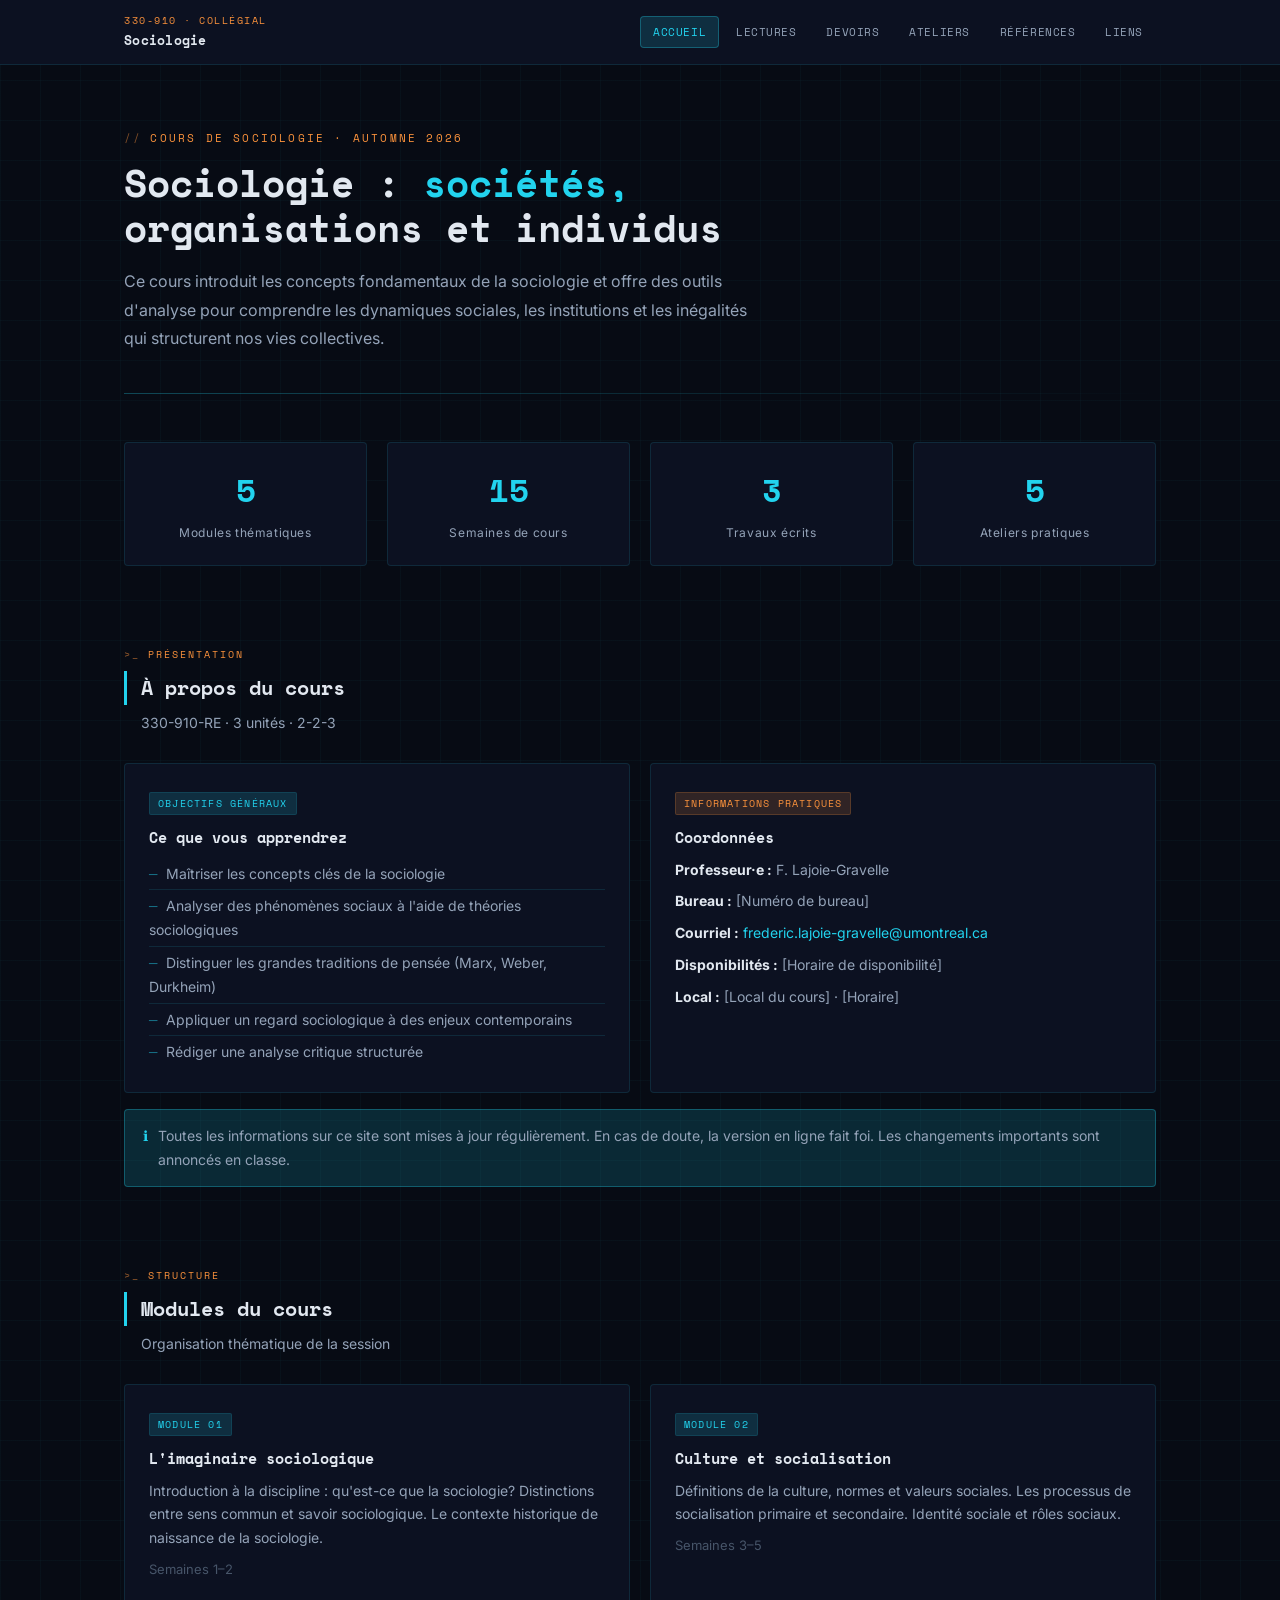
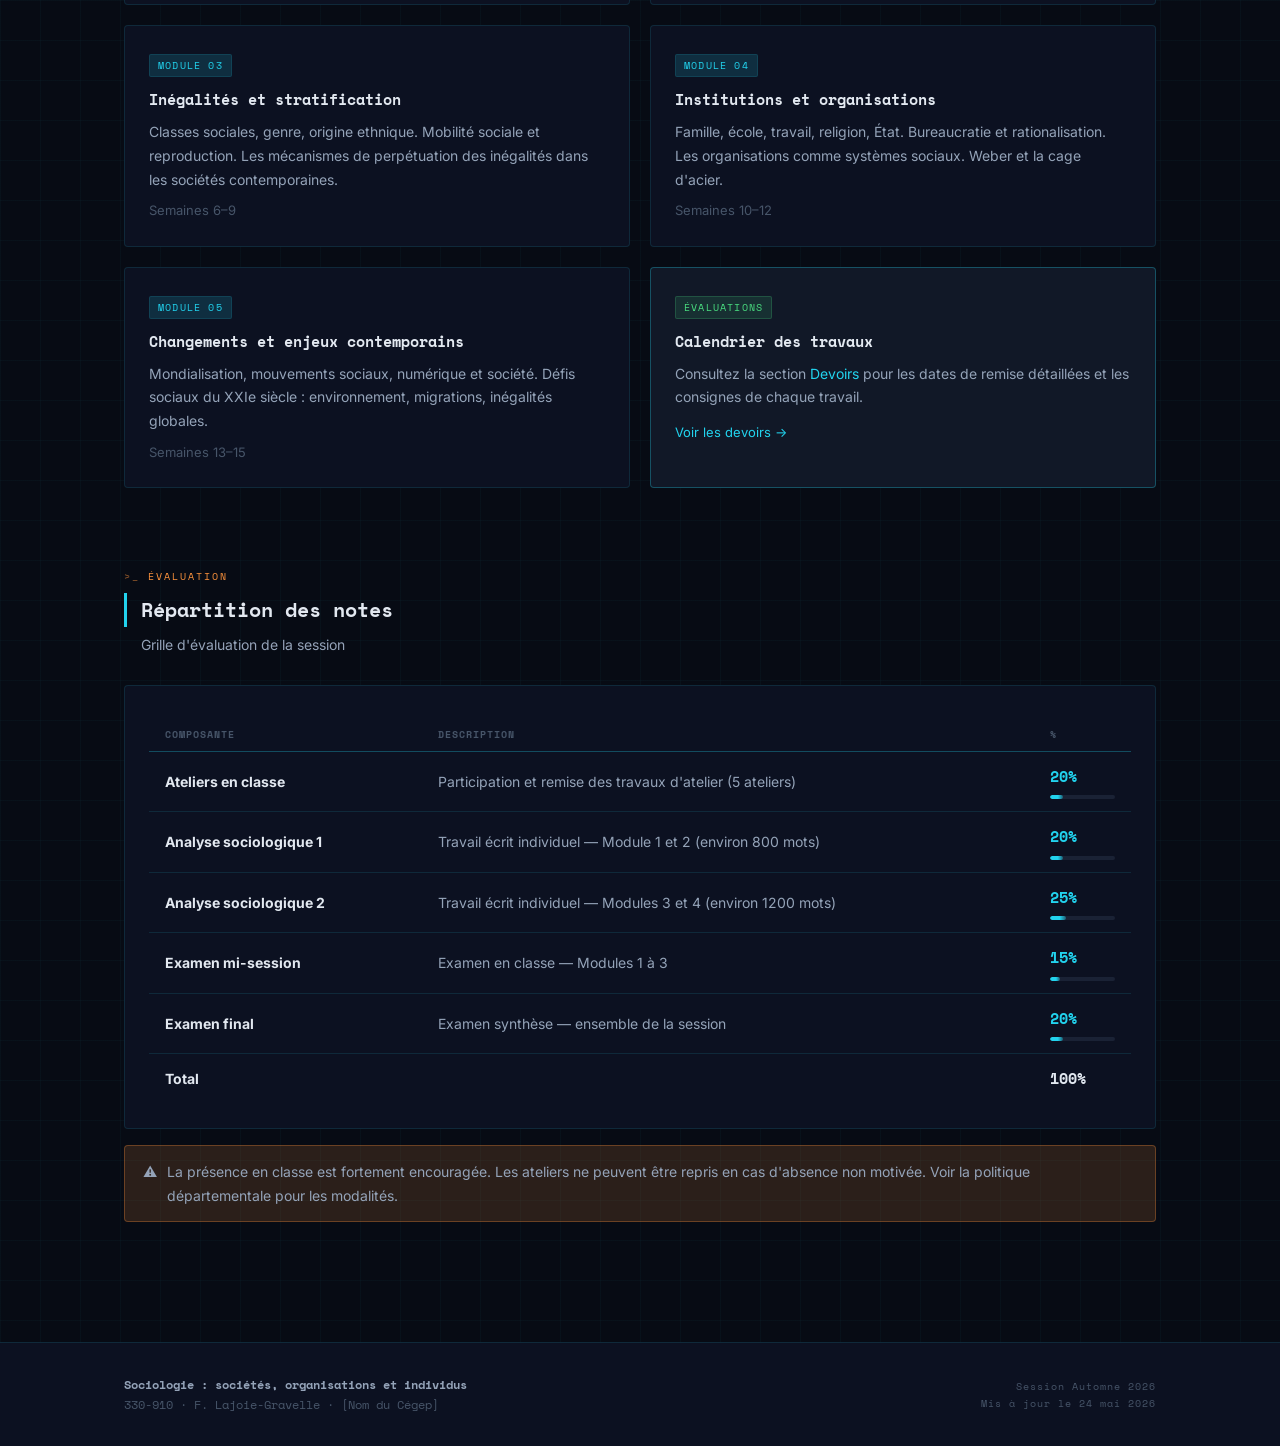
==== index.html @ c6718f25 "Créer le site web du cours de sociologie collégiale Site HTML/CSS/JS statique complet pour le cours " ====
<!DOCTYPE html>
<html lang="fr">
<head>
  <meta charset="UTF-8">
  <meta name="viewport" content="width=device-width, initial-scale=1.0">
  <title>SOC-330 · Sociologie : sociétés, organisations et individus</title>
  <link rel="preconnect" href="https://fonts.googleapis.com">
  <link rel="preconnect" href="https://fonts.gstatic.com" crossorigin>
  <link href="https://fonts.googleapis.com/css2?family=Space+Mono:ital,wght@0,400;0,700;1,400&family=Inter:wght@400;500;600;700&display=swap" rel="stylesheet">
  <link rel="stylesheet" href="css/style.css">
</head>
<body>

  <!-- HEADER -->
  <header class="site-header">
    <div class="header-inner">
      <div class="site-brand">
        <span class="code">330-910 · Collégial</span>
        <span class="name">Sociologie</span>
      </div>
      <nav class="site-nav">
        <a href="index.html" class="active">Accueil</a>
        <a href="lectures.html">Lectures</a>
        <a href="devoirs.html">Devoirs</a>
        <a href="ateliers.html">Ateliers</a>
        <a href="references.html">Références</a>
        <a href="liens.html">Liens</a>
      </nav>
      <button class="nav-toggle" aria-label="Menu">
        <span></span><span></span><span></span>
      </button>
    </div>
  </header>

  <!-- HERO -->
  <div class="page-hero">
    <div class="label">Cours de sociologie · Automne 2026</div>
    <h1>Sociologie : <span>sociétés,</span><br>organisations et individus</h1>
    <p>Ce cours introduit les concepts fondamentaux de la sociologie et offre des outils d'analyse pour comprendre les dynamiques sociales, les institutions et les inégalités qui structurent nos vies collectives.</p>
    <div class="divider"></div>
  </div>

  <!-- STATS -->
  <div class="section" style="padding-top: 0;">
    <div class="grid-4">
      <div class="stat-card">
        <span class="num">5</span>
        <span class="desc">Modules thématiques</span>
      </div>
      <div class="stat-card">
        <span class="num">15</span>
        <span class="desc">Semaines de cours</span>
      </div>
      <div class="stat-card">
        <span class="num">3</span>
        <span class="desc">Travaux écrits</span>
      </div>
      <div class="stat-card">
        <span class="num">5</span>
        <span class="desc">Ateliers pratiques</span>
      </div>
    </div>
  </div>

  <!-- DESCRIPTION DU COURS -->
  <div class="section">
    <div class="section-label">Présentation</div>
    <div class="section-title">À propos du cours</div>
    <div class="section-subtitle">330-910-RE · 3 unités · 2-2-3</div>

    <div class="grid-2">
      <div class="card">
        <div class="card-tag">Objectifs généraux</div>
        <h2>Ce que vous apprendrez</h2>
        <ul>
          <li>Maîtriser les concepts clés de la sociologie</li>
          <li>Analyser des phénomènes sociaux à l'aide de théories sociologiques</li>
          <li>Distinguer les grandes traditions de pensée (Marx, Weber, Durkheim)</li>
          <li>Appliquer un regard sociologique à des enjeux contemporains</li>
          <li>Rédiger une analyse critique structurée</li>
        </ul>
      </div>

      <div class="card">
        <div class="card-tag orange">Informations pratiques</div>
        <h2>Coordonnées</h2>
        <p><strong style="color: var(--text);">Professeur·e :</strong> F. Lajoie-Gravelle</p>
        <p style="margin-top: 8px;"><strong style="color: var(--text);">Bureau :</strong> [Numéro de bureau]</p>
        <p style="margin-top: 8px;"><strong style="color: var(--text);">Courriel :</strong> <a href="mailto:frederic.lajoie-gravelle@umontreal.ca">frederic.lajoie-gravelle@umontreal.ca</a></p>
        <p style="margin-top: 8px;"><strong style="color: var(--text);">Disponibilités :</strong> [Horaire de disponibilité]</p>
        <p style="margin-top: 8px;"><strong style="color: var(--text);">Local :</strong> [Local du cours] · [Horaire]</p>
      </div>
    </div>

    <div class="info-box mt-16">
      <span class="icon">ℹ</span>
      <span>Toutes les informations sur ce site sont mises à jour régulièrement. En cas de doute, la version en ligne fait foi. Les changements importants sont annoncés en classe.</span>
    </div>
  </div>

  <!-- PLAN DE COURS RÉSUMÉ -->
  <div class="section">
    <div class="section-label">Structure</div>
    <div class="section-title">Modules du cours</div>
    <div class="section-subtitle">Organisation thématique de la session</div>

    <div class="grid-2">
      <div class="card">
        <div class="card-tag">Module 01</div>
        <h2>L'imaginaire sociologique</h2>
        <p>Introduction à la discipline : qu'est-ce que la sociologie? Distinctions entre sens commun et savoir sociologique. Le contexte historique de naissance de la sociologie.</p>
        <p style="margin-top: 8px; font-size: 13px; color: var(--text-3);">Semaines 1–2</p>
      </div>

      <div class="card">
        <div class="card-tag">Module 02</div>
        <h2>Culture et socialisation</h2>
        <p>Définitions de la culture, normes et valeurs sociales. Les processus de socialisation primaire et secondaire. Identité sociale et rôles sociaux.</p>
        <p style="margin-top: 8px; font-size: 13px; color: var(--text-3);">Semaines 3–5</p>
      </div>

      <div class="card">
        <div class="card-tag">Module 03</div>
        <h2>Inégalités et stratification</h2>
        <p>Classes sociales, genre, origine ethnique. Mobilité sociale et reproduction. Les mécanismes de perpétuation des inégalités dans les sociétés contemporaines.</p>
        <p style="margin-top: 8px; font-size: 13px; color: var(--text-3);">Semaines 6–9</p>
      </div>

      <div class="card">
        <div class="card-tag">Module 04</div>
        <h2>Institutions et organisations</h2>
        <p>Famille, école, travail, religion, État. Bureaucratie et rationalisation. Les organisations comme systèmes sociaux. Weber et la cage d'acier.</p>
        <p style="margin-top: 8px; font-size: 13px; color: var(--text-3);">Semaines 10–12</p>
      </div>

      <div class="card">
        <div class="card-tag">Module 05</div>
        <h2>Changements et enjeux contemporains</h2>
        <p>Mondialisation, mouvements sociaux, numérique et société. Défis sociaux du XXIe siècle : environnement, migrations, inégalités globales.</p>
        <p style="margin-top: 8px; font-size: 13px; color: var(--text-3);">Semaines 13–15</p>
      </div>

      <div class="card" style="border-color: var(--border-2); background: var(--bg-3);">
        <div class="card-tag green">Évaluations</div>
        <h2>Calendrier des travaux</h2>
        <p>Consultez la section <a href="devoirs.html">Devoirs</a> pour les dates de remise détaillées et les consignes de chaque travail.</p>
        <p style="margin-top: 12px; font-size: 13px;">
          <a href="devoirs.html" style="display: inline-flex; align-items: center; gap: 6px; color: var(--cyan);">
            Voir les devoirs →
          </a>
        </p>
      </div>
    </div>
  </div>

  <!-- ÉVALUATION -->
  <div class="section">
    <div class="section-label">Évaluation</div>
    <div class="section-title">Répartition des notes</div>
    <div class="section-subtitle">Grille d'évaluation de la session</div>

    <div class="card">
      <table class="eval-table">
        <thead>
          <tr>
            <th>Composante</th>
            <th>Description</th>
            <th>%</th>
          </tr>
        </thead>
        <tbody>
          <tr>
            <td><strong style="color: var(--text);">Ateliers en classe</strong></td>
            <td>Participation et remise des travaux d'atelier (5 ateliers)</td>
            <td class="pct">20%
              <div class="progress-bar"><div class="fill" data-width="20%" style="width:0"></div></div>
            </td>
          </tr>
          <tr>
            <td><strong style="color: var(--text);">Analyse sociologique 1</strong></td>
            <td>Travail écrit individuel — Module 1 et 2 (environ 800 mots)</td>
            <td class="pct">20%
              <div class="progress-bar"><div class="fill" data-width="20%" style="width:0"></div></div>
            </td>
          </tr>
          <tr>
            <td><strong style="color: var(--text);">Analyse sociologique 2</strong></td>
            <td>Travail écrit individuel — Modules 3 et 4 (environ 1200 mots)</td>
            <td class="pct">25%
              <div class="progress-bar"><div class="fill" data-width="25%" style="width:0"></div></div>
            </td>
          </tr>
          <tr>
            <td><strong style="color: var(--text);">Examen mi-session</strong></td>
            <td>Examen en classe — Modules 1 à 3</td>
            <td class="pct">15%
              <div class="progress-bar"><div class="fill" data-width="15%" style="width:0"></div></div>
            </td>
          </tr>
          <tr>
            <td><strong style="color: var(--text);">Examen final</strong></td>
            <td>Examen synthèse — ensemble de la session</td>
            <td class="pct">20%
              <div class="progress-bar"><div class="fill" data-width="20%" style="width:0"></div></div>
            </td>
          </tr>
          <tr class="total">
            <td colspan="2">Total</td>
            <td class="pct">100%</td>
          </tr>
        </tbody>
      </table>
    </div>

    <div class="warn-box mt-16">
      <span class="icon">⚠</span>
      <span>La présence en classe est fortement encouragée. Les ateliers ne peuvent être repris en cas d'absence non motivée. Voir la politique départementale pour les modalités.</span>
    </div>
  </div>

  <!-- FOOTER -->
  <footer class="site-footer">
    <div class="footer-inner">
      <div class="left">
        <strong>Sociologie : sociétés, organisations et individus</strong><br>
        330-910 · F. Lajoie-Gravelle · [Nom du Cégep]
      </div>
      <div class="right">
        Session Automne 2026<br>
        Mis à jour le 24 mai 2026
      </div>
    </div>
  </footer>

  <script src="js/main.js"></script>
</body>
</html>
---- css/style.css ----
/* ============================================================
   VARIABLES
   ============================================================ */
:root {
  --bg:        #070b14;
  --bg-2:      #0c1121;
  --bg-3:      #111827;
  --bg-4:      #1a2235;
  --cyan:      #22d3ee;
  --cyan-dim:  rgba(34, 211, 238, 0.15);
  --cyan-mid:  rgba(34, 211, 238, 0.35);
  --orange:    #fb923c;
  --orange-dim:rgba(251, 146, 60, 0.15);
  --green:     #4ade80;
  --green-dim: rgba(74, 222, 128, 0.12);
  --red:       #f87171;
  --text:      #e2e8f0;
  --text-2:    #94a3b8;
  --text-3:    #475569;
  --border:    rgba(34, 211, 238, 0.12);
  --border-2:  rgba(34, 211, 238, 0.3);
  --font-mono: 'Space Mono', 'Courier New', monospace;
  --font-body: 'Inter', 'Helvetica Neue', sans-serif;
  --radius:    4px;
  --shadow:    0 4px 24px rgba(0, 0, 0, 0.5);
}

/* ============================================================
   RESET & BASE
   ============================================================ */
*, *::before, *::after { box-sizing: border-box; margin: 0; padding: 0; }

html { scroll-behavior: smooth; }

body {
  background: var(--bg);
  color: var(--text);
  font-family: var(--font-body);
  font-size: 16px;
  line-height: 1.7;
  min-height: 100vh;
  /* Subtle grid background */
  background-image:
    linear-gradient(rgba(34,211,238,0.03) 1px, transparent 1px),
    linear-gradient(90deg, rgba(34,211,238,0.03) 1px, transparent 1px);
  background-size: 40px 40px;
}

a { color: var(--cyan); text-decoration: none; transition: color 0.2s, opacity 0.2s; }
a:hover { color: #fff; opacity: 0.9; }

/* ============================================================
   LAYOUT
   ============================================================ */
.container {
  max-width: 1080px;
  margin: 0 auto;
  padding: 0 24px;
}

.grid-2 { display: grid; grid-template-columns: 1fr 1fr; gap: 20px; }
.grid-3 { display: grid; grid-template-columns: repeat(3, 1fr); gap: 20px; }
.grid-4 { display: grid; grid-template-columns: repeat(4, 1fr); gap: 20px; }

/* ============================================================
   SITE HEADER
   ============================================================ */
.site-header {
  background: var(--bg-2);
  border-bottom: 1px solid var(--border);
  position: sticky;
  top: 0;
  z-index: 100;
  backdrop-filter: blur(8px);
}

.header-inner {
  display: flex;
  align-items: center;
  justify-content: space-between;
  padding: 0 24px;
  max-width: 1080px;
  margin: 0 auto;
  height: 64px;
}

.site-brand {
  display: flex;
  flex-direction: column;
  gap: 0px;
}

.site-brand .code {
  font-family: var(--font-mono);
  font-size: 10px;
  color: var(--orange);
  letter-spacing: 0.15em;
  text-transform: uppercase;
}

.site-brand .name {
  font-family: var(--font-mono);
  font-size: 13px;
  color: var(--text);
  font-weight: 700;
  letter-spacing: 0.02em;
  white-space: nowrap;
}

.site-nav {
  display: flex;
  gap: 4px;
}

.site-nav a {
  font-family: var(--font-mono);
  font-size: 11px;
  color: var(--text-2);
  padding: 6px 12px;
  border: 1px solid transparent;
  border-radius: var(--radius);
  letter-spacing: 0.05em;
  text-transform: uppercase;
  transition: all 0.2s;
}

.site-nav a:hover {
  color: var(--cyan);
  border-color: var(--border);
  background: var(--cyan-dim);
}

.site-nav a.active {
  color: var(--cyan);
  border-color: var(--border-2);
  background: var(--cyan-dim);
}

.nav-toggle {
  display: none;
  flex-direction: column;
  gap: 5px;
  cursor: pointer;
  padding: 8px;
  background: none;
  border: none;
}

.nav-toggle span {
  width: 22px;
  height: 2px;
  background: var(--text-2);
  transition: all 0.3s;
}

/* ============================================================
   PAGE HERO
   ============================================================ */
.page-hero {
  padding: 64px 24px 48px;
  max-width: 1080px;
  margin: 0 auto;
}

.page-hero .label {
  font-family: var(--font-mono);
  font-size: 11px;
  color: var(--orange);
  letter-spacing: 0.2em;
  text-transform: uppercase;
  margin-bottom: 12px;
  display: flex;
  align-items: center;
  gap: 8px;
}

.page-hero .label::before {
  content: '//';
  opacity: 0.5;
}

.page-hero h1 {
  font-family: var(--font-mono);
  font-size: clamp(24px, 4vw, 38px);
  font-weight: 700;
  color: var(--text);
  line-height: 1.2;
  margin-bottom: 16px;
}

.page-hero h1 span { color: var(--cyan); }

.page-hero p {
  font-size: 16px;
  color: var(--text-2);
  max-width: 640px;
  line-height: 1.8;
}

.page-hero .divider {
  height: 1px;
  background: linear-gradient(90deg, var(--border-2), transparent);
  margin-top: 40px;
}

/* ============================================================
   SECTION HEADINGS
   ============================================================ */
.section { padding: 40px 24px; max-width: 1080px; margin: 0 auto; }

.section-label {
  font-family: var(--font-mono);
  font-size: 10px;
  letter-spacing: 0.2em;
  text-transform: uppercase;
  color: var(--orange);
  margin-bottom: 8px;
  display: flex;
  align-items: center;
  gap: 8px;
}

.section-label::before { content: '>_'; opacity: 0.6; }

.section-title {
  font-family: var(--font-mono);
  font-size: 20px;
  font-weight: 700;
  color: var(--text);
  margin-bottom: 6px;
  border-left: 3px solid var(--cyan);
  padding-left: 14px;
}

.section-subtitle {
  font-size: 14px;
  color: var(--text-2);
  padding-left: 17px;
  margin-bottom: 28px;
}

/* ============================================================
   CARDS
   ============================================================ */
.card {
  background: var(--bg-2);
  border: 1px solid var(--border);
  border-radius: var(--radius);
  padding: 24px;
  position: relative;
  transition: border-color 0.2s, box-shadow 0.2s;
}

.card::before {
  content: '';
  position: absolute;
  top: -1px; left: -1px;
  width: 16px; height: 16px;
  border-top: 2px solid var(--cyan);
  border-left: 2px solid var(--cyan);
  border-radius: var(--radius) 0 0 0;
  opacity: 0;
  transition: opacity 0.2s;
}

.card:hover::before { opacity: 1; }
.card:hover { border-color: var(--border-2); box-shadow: 0 0 0 1px var(--cyan-dim), var(--shadow); }

.card-tag {
  font-family: var(--font-mono);
  font-size: 10px;
  letter-spacing: 0.12em;
  text-transform: uppercase;
  color: var(--cyan);
  background: var(--cyan-dim);
  border: 1px solid var(--border);
  border-radius: 2px;
  padding: 2px 8px;
  display: inline-block;
  margin-bottom: 12px;
}

.card-tag.orange {
  color: var(--orange);
  background: var(--orange-dim);
  border-color: rgba(251,146,60,0.2);
}

.card-tag.green {
  color: var(--green);
  background: var(--green-dim);
  border-color: rgba(74,222,128,0.2);
}

.card h2 {
  font-family: var(--font-mono);
  font-size: 15px;
  font-weight: 700;
  color: var(--text);
  margin-bottom: 10px;
  line-height: 1.4;
}

.card h3 {
  font-size: 14px;
  font-weight: 600;
  color: var(--text);
  margin-bottom: 8px;
}

.card p, .card li {
  font-size: 14px;
  color: var(--text-2);
  line-height: 1.7;
}

.card ul { padding-left: 0; list-style: none; }
.card ul li { padding: 4px 0; border-bottom: 1px solid var(--border); }
.card ul li:last-child { border-bottom: none; }

.card ul li::before {
  content: '─ ';
  color: var(--cyan);
  opacity: 0.5;
  font-family: var(--font-mono);
}

/* ============================================================
   STAT CARDS (index page)
   ============================================================ */
.stat-card {
  background: var(--bg-2);
  border: 1px solid var(--border);
  border-radius: var(--radius);
  padding: 20px;
  text-align: center;
}

.stat-card .num {
  font-family: var(--font-mono);
  font-size: 32px;
  font-weight: 700;
  color: var(--cyan);
  display: block;
}

.stat-card .desc {
  font-size: 12px;
  color: var(--text-2);
  letter-spacing: 0.05em;
  margin-top: 4px;
}

/* ============================================================
   EVALUATION TABLE
   ============================================================ */
.eval-table {
  width: 100%;
  border-collapse: collapse;
  font-size: 14px;
  margin-top: 8px;
}

.eval-table th {
  font-family: var(--font-mono);
  font-size: 10px;
  letter-spacing: 0.1em;
  text-transform: uppercase;
  color: var(--text-3);
  padding: 8px 16px;
  text-align: left;
  border-bottom: 1px solid var(--border-2);
}

.eval-table td {
  padding: 12px 16px;
  border-bottom: 1px solid var(--border);
  color: var(--text-2);
  vertical-align: middle;
}

.eval-table tr:last-child td { border-bottom: none; }

.eval-table tr:hover td { background: var(--bg-3); }

.eval-table .pct {
  font-family: var(--font-mono);
  color: var(--cyan);
  font-weight: 700;
  font-size: 15px;
}

.eval-table .total td {
  font-weight: 700;
  color: var(--text);
  border-top: 1px solid var(--border-2);
}

.progress-bar {
  width: 100%;
  height: 4px;
  background: var(--bg-4);
  border-radius: 2px;
  margin-top: 6px;
  overflow: hidden;
}

.progress-bar .fill {
  height: 100%;
  background: linear-gradient(90deg, var(--cyan), var(--cyan) 60%, var(--cyan-mid));
  border-radius: 2px;
  transition: width 0.6s ease;
}

/* ============================================================
   MODULE / LECTURE ITEMS
   ============================================================ */
.module {
  margin-bottom: 40px;
}

.module-header {
  display: flex;
  align-items: center;
  gap: 16px;
  margin-bottom: 16px;
  padding-bottom: 12px;
  border-bottom: 1px solid var(--border-2);
}

.module-num {
  font-family: var(--font-mono);
  font-size: 11px;
  color: var(--cyan);
  background: var(--cyan-dim);
  border: 1px solid var(--border);
  border-radius: var(--radius);
  padding: 4px 10px;
  white-space: nowrap;
}

.module-title {
  font-family: var(--font-mono);
  font-size: 16px;
  font-weight: 700;
  color: var(--text);
}

.lecture-item {
  background: var(--bg-2);
  border: 1px solid var(--border);
  border-radius: var(--radius);
  padding: 16px 20px;
  margin-bottom: 8px;
  display: grid;
  grid-template-columns: 80px 1fr auto;
  align-items: start;
  gap: 16px;
  transition: border-color 0.2s;
}

.lecture-item:hover { border-color: var(--border-2); }

.lecture-date {
  font-family: var(--font-mono);
  font-size: 11px;
  color: var(--orange);
  background: var(--orange-dim);
  border: 1px solid rgba(251,146,60,0.2);
  border-radius: var(--radius);
  padding: 4px 8px;
  text-align: center;
  line-height: 1.4;
}

.lecture-date .day { font-size: 18px; font-weight: 700; display: block; }
.lecture-date .month { font-size: 9px; letter-spacing: 0.1em; text-transform: uppercase; }

.lecture-content h3 {
  font-size: 14px;
  font-weight: 600;
  color: var(--text);
  margin-bottom: 4px;
}

.lecture-content p {
  font-size: 13px;
  color: var(--text-2);
  margin-bottom: 6px;
}

.lecture-content .reading {
  font-size: 12px;
  color: var(--text-3);
  font-style: italic;
}

.lecture-content .reading::before {
  content: '📖 ';
  font-style: normal;
}

.lecture-status {
  font-family: var(--font-mono);
  font-size: 10px;
  letter-spacing: 0.05em;
  padding: 3px 8px;
  border-radius: 2px;
  white-space: nowrap;
  align-self: flex-start;
}

.status-past { color: var(--text-3); background: var(--bg-3); border: 1px solid var(--border); }
.status-current { color: var(--green); background: var(--green-dim); border: 1px solid rgba(74,222,128,0.2); }
.status-upcoming { color: var(--text-3); background: var(--bg-3); border: 1px solid var(--border); }

/* ============================================================
   DEVOIR ITEMS
   ============================================================ */
.devoir-card {
  background: var(--bg-2);
  border: 1px solid var(--border);
  border-radius: var(--radius);
  padding: 24px;
  margin-bottom: 16px;
  border-left: 3px solid var(--cyan);
  transition: border-color 0.2s;
}

.devoir-card.orange { border-left-color: var(--orange); }
.devoir-card.green  { border-left-color: var(--green); }

.devoir-header {
  display: flex;
  justify-content: space-between;
  align-items: flex-start;
  margin-bottom: 12px;
  gap: 16px;
}

.devoir-title {
  font-family: var(--font-mono);
  font-size: 15px;
  font-weight: 700;
  color: var(--text);
}

.devoir-meta {
  display: flex;
  gap: 8px;
  align-items: center;
  flex-shrink: 0;
}

.badge {
  font-family: var(--font-mono);
  font-size: 10px;
  letter-spacing: 0.08em;
  padding: 3px 10px;
  border-radius: 2px;
  border: 1px solid;
}

.badge-cyan  { color: var(--cyan);   border-color: var(--border-2);               background: var(--cyan-dim);   }
.badge-orange{ color: var(--orange); border-color: rgba(251,146,60,0.3);           background: var(--orange-dim); }
.badge-green { color: var(--green);  border-color: rgba(74,222,128,0.3);           background: var(--green-dim);  }
.badge-red   { color: var(--red);    border-color: rgba(248,113,113,0.3);          background: rgba(248,113,113,0.1); }

.devoir-body { font-size: 14px; color: var(--text-2); line-height: 1.8; }

.devoir-body ul { list-style: none; padding: 0; margin: 10px 0; }
.devoir-body ul li { padding: 3px 0; padding-left: 14px; position: relative; }
.devoir-body ul li::before {
  content: '▸';
  position: absolute; left: 0;
  color: var(--cyan);
  font-size: 12px;
}

.devoir-footer {
  margin-top: 16px;
  padding-top: 12px;
  border-top: 1px solid var(--border);
  display: flex;
  justify-content: space-between;
  align-items: center;
  font-size: 13px;
  color: var(--text-3);
  font-family: var(--font-mono);
}

.devoir-footer .due {
  color: var(--orange);
  font-size: 12px;
}

/* ============================================================
   REFERENCES
   ============================================================ */
.ref-item {
  padding: 14px 0;
  border-bottom: 1px solid var(--border);
  font-size: 14px;
  color: var(--text-2);
  line-height: 1.7;
}

.ref-item:last-child { border-bottom: none; }

.ref-item .authors {
  color: var(--text);
  font-weight: 600;
}

.ref-item .year {
  font-family: var(--font-mono);
  color: var(--cyan);
  font-size: 13px;
  margin: 0 4px;
}

.ref-item .title { font-style: italic; }

.ref-item .journal {
  font-style: italic;
  color: var(--text-3);
}

.ref-item .tags { margin-top: 6px; display: flex; gap: 6px; flex-wrap: wrap; }

.ref-tag {
  font-family: var(--font-mono);
  font-size: 10px;
  color: var(--text-3);
  background: var(--bg-3);
  border: 1px solid var(--border);
  border-radius: 2px;
  padding: 1px 7px;
}

/* ============================================================
   LIEN ITEMS
   ============================================================ */
.link-card {
  background: var(--bg-2);
  border: 1px solid var(--border);
  border-radius: var(--radius);
  padding: 16px 20px;
  margin-bottom: 8px;
  display: flex;
  align-items: flex-start;
  gap: 16px;
  transition: border-color 0.2s, background 0.2s;
  text-decoration: none;
}

.link-card:hover {
  border-color: var(--border-2);
  background: var(--bg-3);
  color: inherit;
}

.link-card .icon {
  font-size: 20px;
  flex-shrink: 0;
  margin-top: 2px;
}

.link-card-body h3 {
  font-size: 14px;
  font-weight: 600;
  color: var(--text);
  margin-bottom: 3px;
}

.link-card-body p {
  font-size: 13px;
  color: var(--text-2);
  line-height: 1.5;
}

.link-card-body .url {
  font-family: var(--font-mono);
  font-size: 11px;
  color: var(--cyan);
  margin-top: 4px;
  opacity: 0.7;
}

/* ============================================================
   ATELIER ITEMS
   ============================================================ */
.atelier-card {
  background: var(--bg-2);
  border: 1px solid var(--border);
  border-radius: var(--radius);
  padding: 24px;
  margin-bottom: 16px;
}

.atelier-card .header {
  display: flex;
  align-items: center;
  gap: 12px;
  margin-bottom: 14px;
}

.atelier-num {
  font-family: var(--font-mono);
  font-size: 22px;
  font-weight: 700;
  color: var(--cyan);
  min-width: 36px;
}

.atelier-card h2 {
  font-family: var(--font-mono);
  font-size: 14px;
  font-weight: 700;
  color: var(--text);
  line-height: 1.3;
}

.atelier-card .desc {
  font-size: 14px;
  color: var(--text-2);
  line-height: 1.8;
  margin-bottom: 14px;
}

.atelier-card .objectifs {
  background: var(--bg-3);
  border-left: 2px solid var(--cyan);
  padding: 12px 16px;
  border-radius: 0 var(--radius) var(--radius) 0;
  font-size: 13px;
  color: var(--text-2);
}

.atelier-card .objectifs strong {
  font-family: var(--font-mono);
  font-size: 10px;
  letter-spacing: 0.1em;
  text-transform: uppercase;
  color: var(--cyan);
  display: block;
  margin-bottom: 6px;
}

.atelier-card .objectifs ul { list-style: none; padding: 0; }
.atelier-card .objectifs ul li { padding: 2px 0; padding-left: 14px; position: relative; }
.atelier-card .objectifs ul li::before {
  content: '◦';
  position: absolute; left: 0;
  color: var(--cyan); opacity: 0.6;
}

.atelier-footer {
  margin-top: 14px;
  padding-top: 12px;
  border-top: 1px solid var(--border);
  display: flex;
  gap: 12px;
  font-family: var(--font-mono);
  font-size: 11px;
  color: var(--text-3);
  flex-wrap: wrap;
}

.atelier-footer span { display: flex; align-items: center; gap: 6px; }

/* ============================================================
   FOOTER
   ============================================================ */
.site-footer {
  margin-top: 80px;
  border-top: 1px solid var(--border);
  background: var(--bg-2);
}

.footer-inner {
  max-width: 1080px;
  margin: 0 auto;
  padding: 32px 24px;
  display: flex;
  justify-content: space-between;
  align-items: center;
  gap: 16px;
  flex-wrap: wrap;
}

.footer-inner .left {
  font-family: var(--font-mono);
  font-size: 12px;
  color: var(--text-3);
  line-height: 1.6;
}

.footer-inner .left strong { color: var(--text-2); }

.footer-inner .right {
  font-family: var(--font-mono);
  font-size: 10px;
  color: var(--text-3);
  letter-spacing: 0.1em;
  text-align: right;
}

/* ============================================================
   UTILITIES
   ============================================================ */
.text-cyan   { color: var(--cyan); }
.text-orange { color: var(--orange); }
.text-green  { color: var(--green); }
.text-muted  { color: var(--text-2); }
.mono        { font-family: var(--font-mono); }
.mb-0  { margin-bottom: 0; }
.mb-8  { margin-bottom: 8px; }
.mb-16 { margin-bottom: 16px; }
.mb-24 { margin-bottom: 24px; }
.mb-32 { margin-bottom: 32px; }
.mt-8  { margin-top: 8px; }
.mt-16 { margin-top: 16px; }
.mt-24 { margin-top: 24px; }

.info-box {
  background: var(--cyan-dim);
  border: 1px solid var(--border-2);
  border-radius: var(--radius);
  padding: 14px 18px;
  font-size: 14px;
  color: var(--text-2);
  display: flex;
  gap: 10px;
  align-items: flex-start;
}

.info-box .icon { flex-shrink: 0; color: var(--cyan); }

.warn-box {
  background: var(--orange-dim);
  border: 1px solid rgba(251,146,60,0.3);
  border-radius: var(--radius);
  padding: 14px 18px;
  font-size: 14px;
  color: var(--text-2);
  display: flex;
  gap: 10px;
  align-items: flex-start;
}

/* ============================================================
   RESPONSIVE
   ============================================================ */
@media (max-width: 768px) {
  .header-inner { padding: 0 16px; }

  .site-nav {
    display: none;
    flex-direction: column;
    position: absolute;
    top: 64px; left: 0; right: 0;
    background: var(--bg-2);
    border-bottom: 1px solid var(--border);
    padding: 12px 16px;
    gap: 4px;
  }

  .site-nav.open { display: flex; }
  .site-nav a { display: block; }
  .nav-toggle { display: flex; }

  .page-hero { padding: 40px 16px 32px; }
  .section { padding: 24px 16px; }
  .container { padding: 0 16px; }

  .grid-2, .grid-3, .grid-4 { grid-template-columns: 1fr; }

  .lecture-item { grid-template-columns: 1fr; }
  .lecture-date { display: flex; gap: 8px; align-items: center; text-align: left; }
  .lecture-date .day { font-size: 15px; }

  .devoir-header { flex-direction: column; }
  .devoir-meta { flex-wrap: wrap; }

  .footer-inner { flex-direction: column; text-align: center; }
  .footer-inner .right { text-align: center; }
}
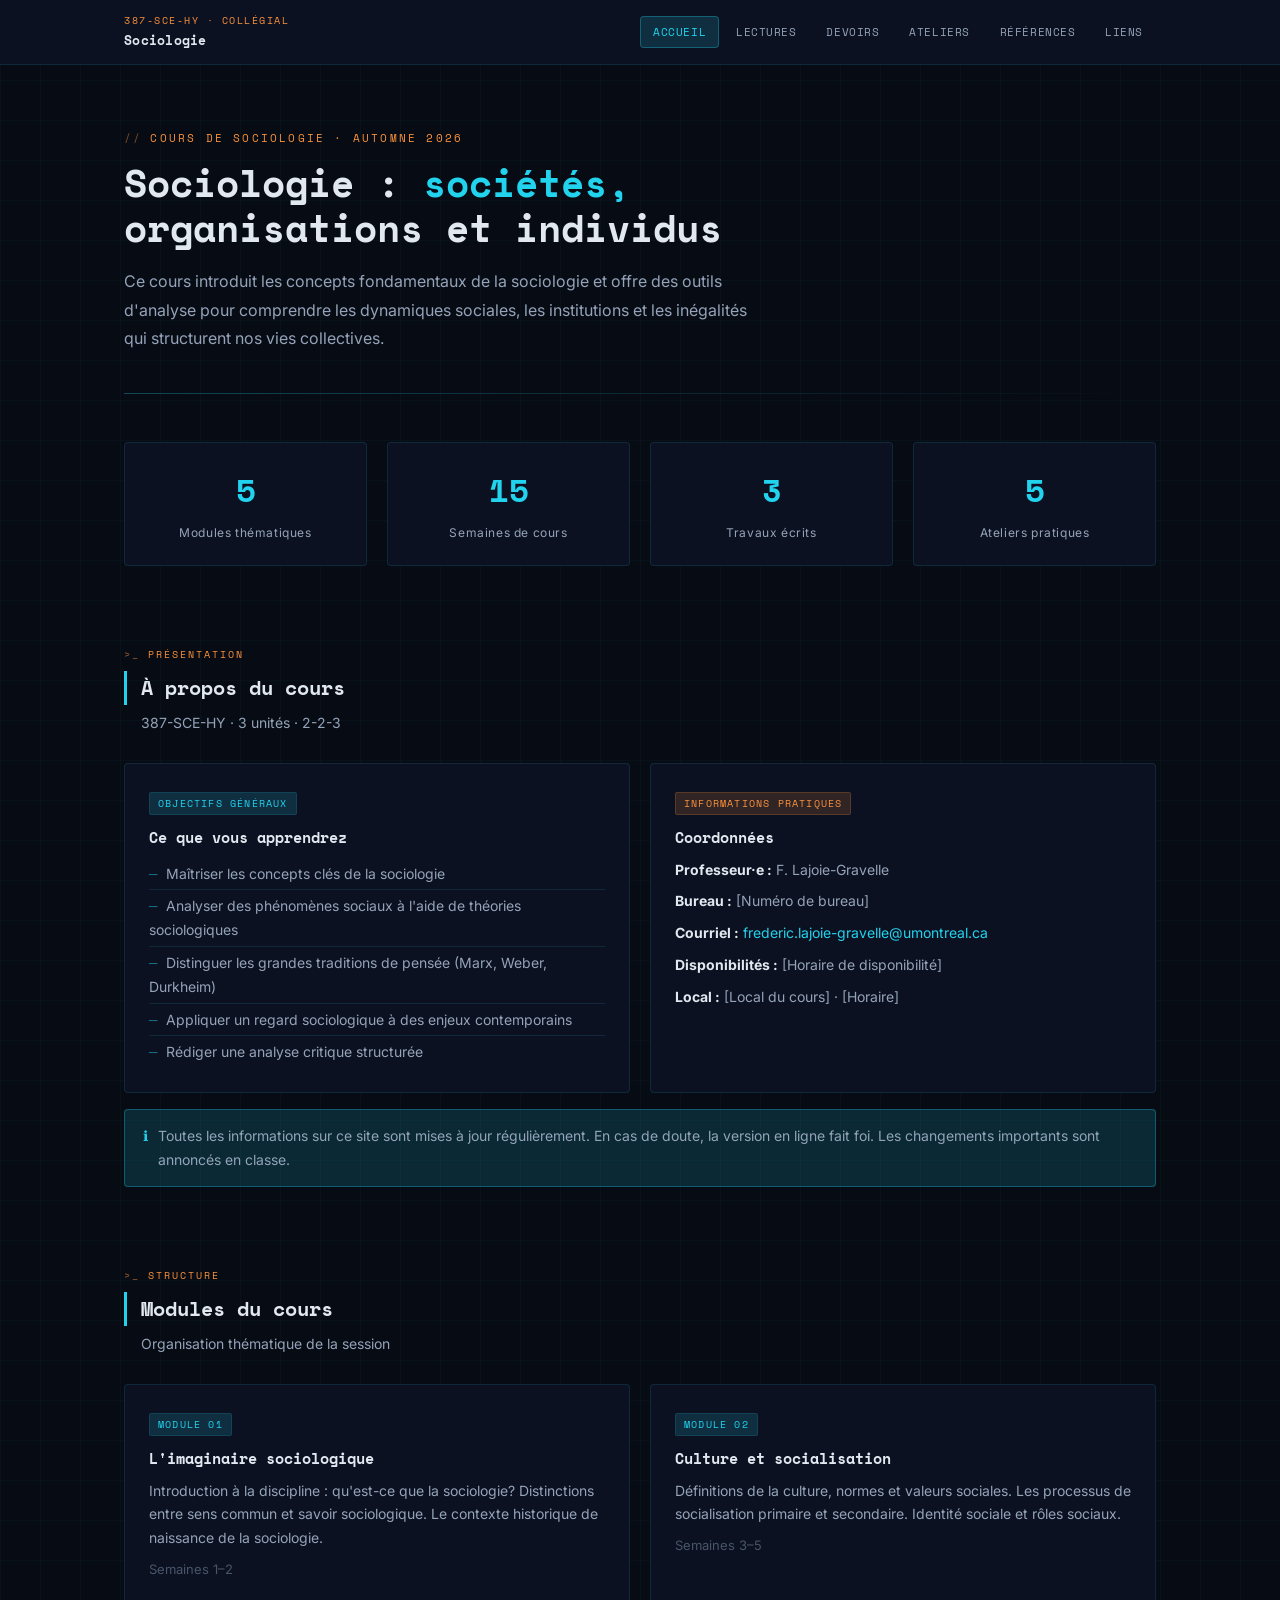
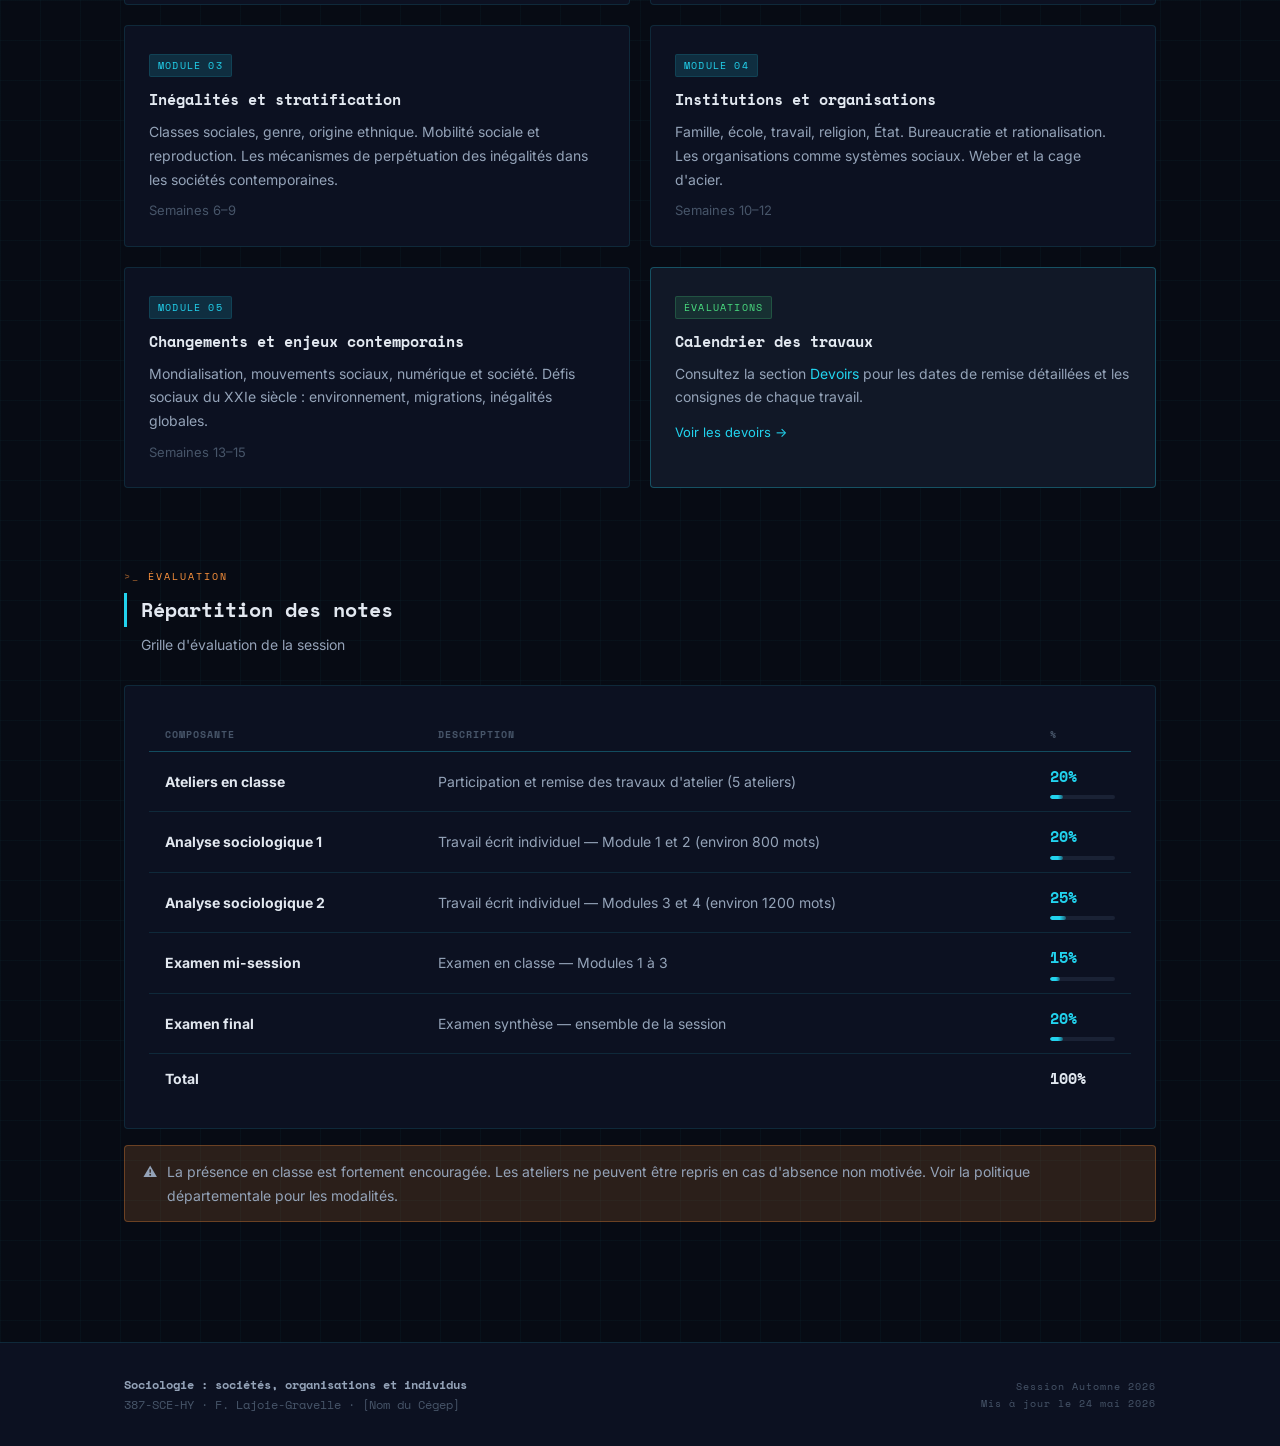
==== commit 35ce483d: "Mettre à jour le sigle du cours : 330-910 → 387-SCE-HY Remplacement dans tous les fichiers HTML (tit" ====
--- a/index.html
+++ b/index.html
@@ -3,7 +3,7 @@
 <head>
   <meta charset="UTF-8">
   <meta name="viewport" content="width=device-width, initial-scale=1.0">
-  <title>SOC-330 · Sociologie : sociétés, organisations et individus</title>
+  <title>387-SCE-HY · Sociologie : sociétés, organisations et individus</title>
   <link rel="preconnect" href="https://fonts.googleapis.com">
   <link rel="preconnect" href="https://fonts.gstatic.com" crossorigin>
   <link href="https://fonts.googleapis.com/css2?family=Space+Mono:ital,wght@0,400;0,700;1,400&family=Inter:wght@400;500;600;700&display=swap" rel="stylesheet">
@@ -15,7 +15,7 @@
   <header class="site-header">
     <div class="header-inner">
       <div class="site-brand">
-        <span class="code">330-910 · Collégial</span>
+        <span class="code">387-SCE-HY · Collégial</span>
         <span class="name">Sociologie</span>
       </div>
       <nav class="site-nav">
@@ -66,7 +66,7 @@
   <div class="section">
     <div class="section-label">Présentation</div>
     <div class="section-title">À propos du cours</div>
-    <div class="section-subtitle">330-910-RE · 3 unités · 2-2-3</div>
+    <div class="section-subtitle">387-SCE-HY · 3 unités · 2-2-3</div>
 
     <div class="grid-2">
       <div class="card">
@@ -223,7 +223,7 @@
     <div class="footer-inner">
       <div class="left">
         <strong>Sociologie : sociétés, organisations et individus</strong><br>
-        330-910 · F. Lajoie-Gravelle · [Nom du Cégep]
+        387-SCE-HY · F. Lajoie-Gravelle · [Nom du Cégep]
       </div>
       <div class="right">
         Session Automne 2026<br>
--- a/css/style.css
+++ b/css/style.css
@@ -638,6 +638,19 @@
   padding: 1px 7px;
 }
 
+.ref-note {
+  font-size: 12.5px;
+  color: var(--text-3);
+  font-style: italic;
+  margin-top: 5px;
+  line-height: 1.55;
+  padding-left: 1px;
+}
+
+.badge-fondateur { color: #fbbf24; background: rgba(251,191,36,0.1);  border: 1px solid rgba(251,191,36,0.3); }
+.badge-accessible { color: var(--green); background: var(--green-dim); border: 1px solid rgba(74,222,128,0.3); }
+.badge-classique  { color: #a78bfa;     background: rgba(167,139,250,0.1); border: 1px solid rgba(167,139,250,0.3); }
+
 /* ============================================================
    LIEN ITEMS
    ============================================================ */
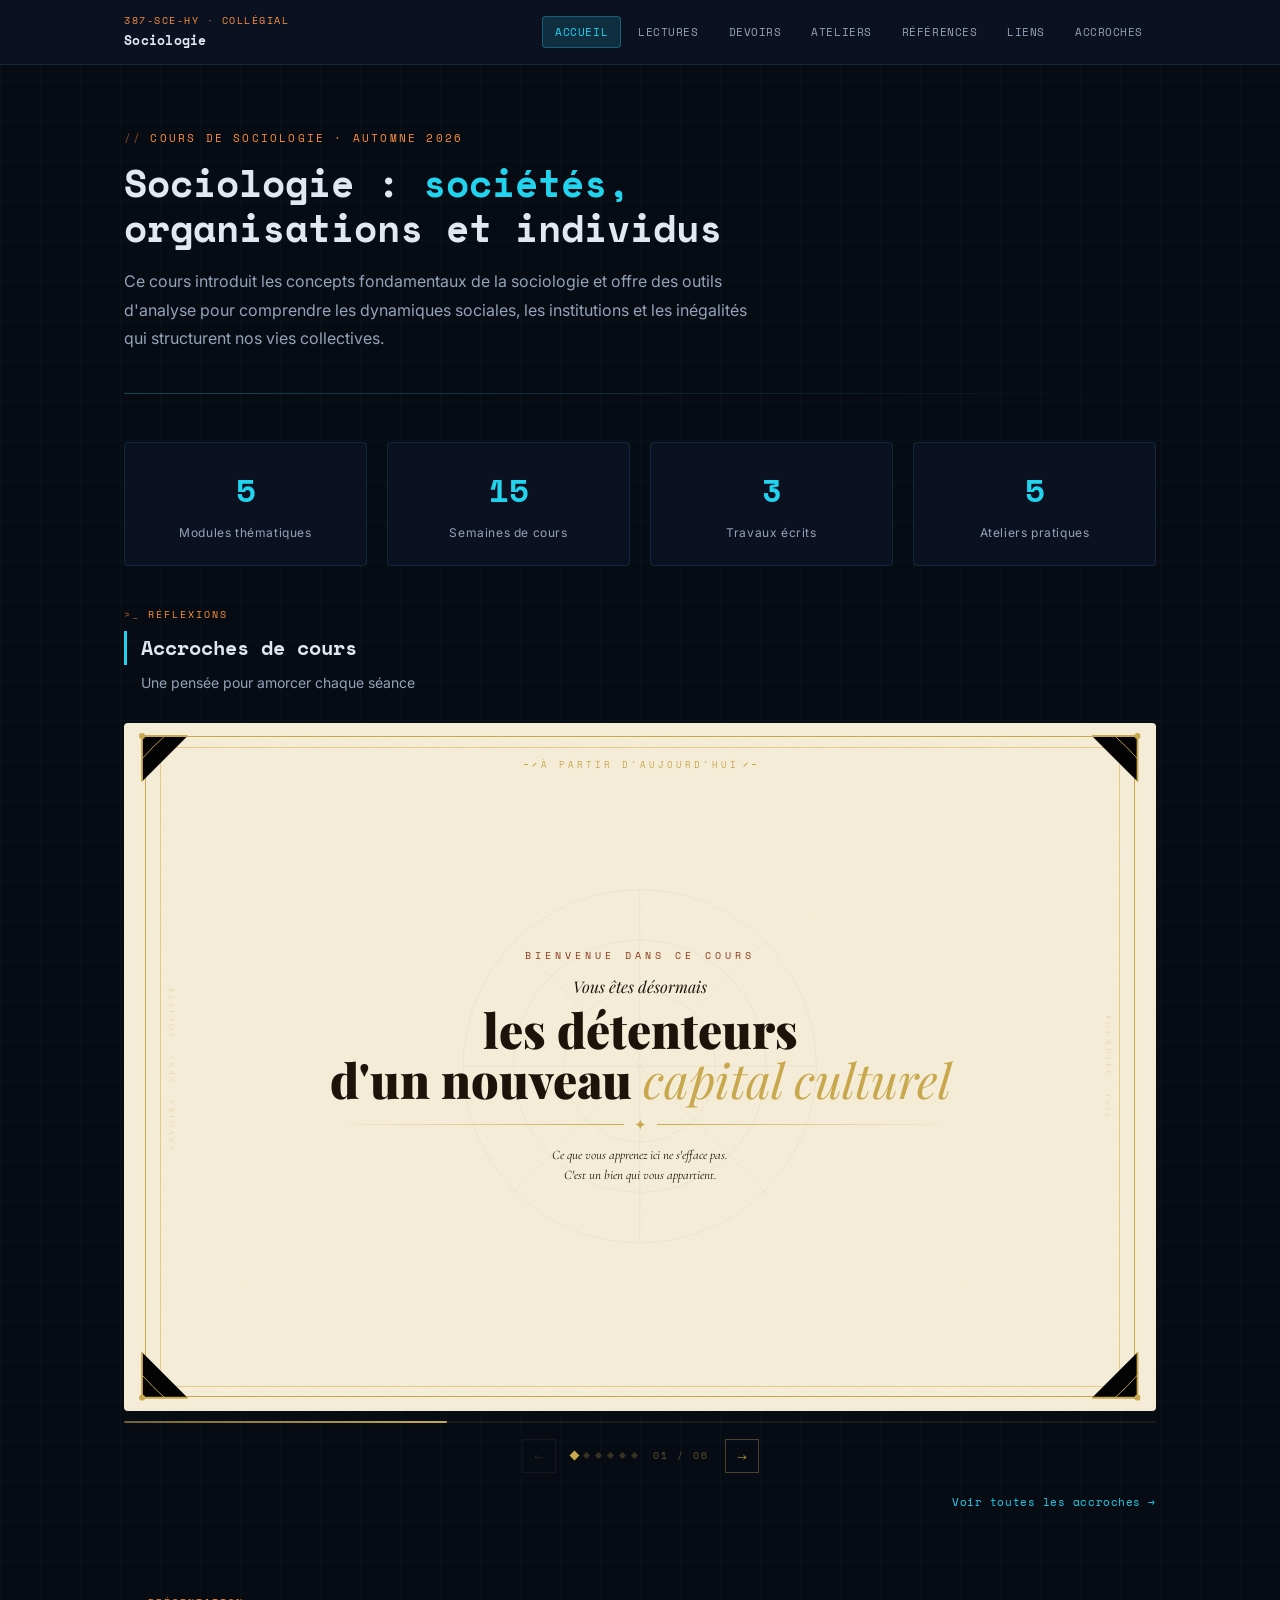
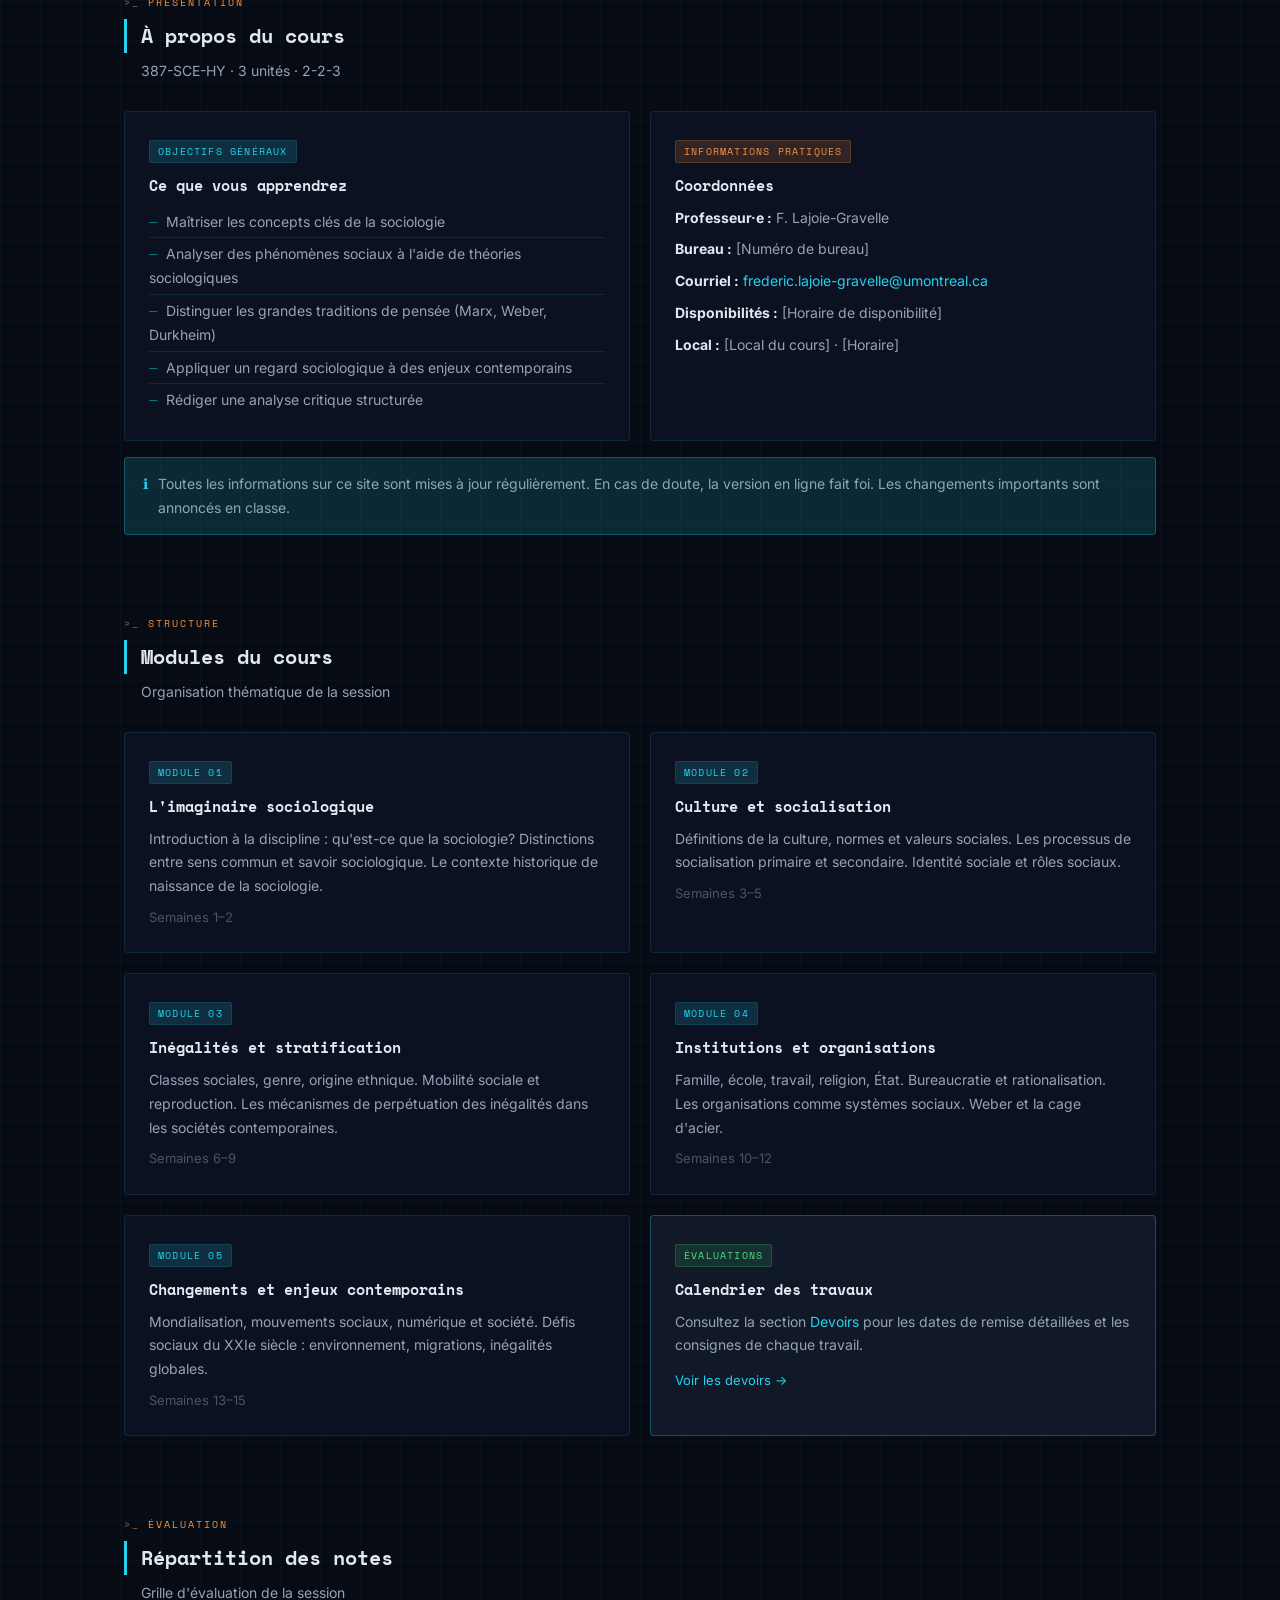
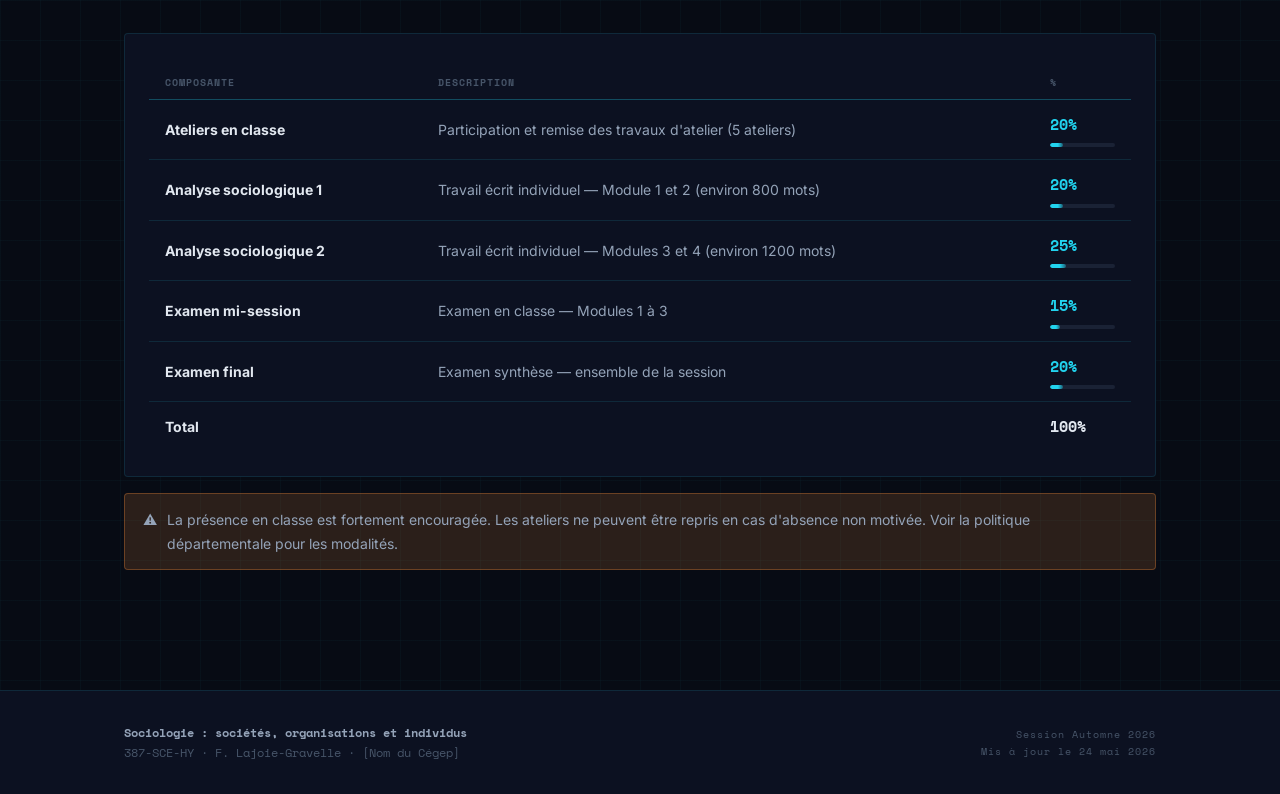
==== commit 6bb4f77c: "Ajouter les accroches de cours avec carousel auto-rotatif - Nouvelle page accroches.html avec les 6 " ====
--- a/index.html
+++ b/index.html
@@ -6,8 +6,117 @@
   <title>387-SCE-HY · Sociologie : sociétés, organisations et individus</title>
   <link rel="preconnect" href="https://fonts.googleapis.com">
   <link rel="preconnect" href="https://fonts.gstatic.com" crossorigin>
-  <link href="https://fonts.googleapis.com/css2?family=Space+Mono:ital,wght@0,400;0,700;1,400&family=Inter:wght@400;500;600;700&display=swap" rel="stylesheet">
+  <link href="https://fonts.googleapis.com/css2?family=Space+Mono:ital,wght@0,400;0,700;1,400&family=Inter:wght@400;500;600;700&family=Playfair+Display:ital,wght@0,400;0,700;0,900;1,400;1,700&family=Cormorant+Garamond:ital,wght@0,300;0,400;0,600;1,300;1,400&display=swap" rel="stylesheet">
   <link rel="stylesheet" href="css/style.css">
+  <style>
+    /* ── CAROUSEL HOMEPAGE ── */
+    .acc-home-wrap {
+      position: relative;
+      width: 100%;
+      overflow: hidden;
+      border-radius: 4px;
+    }
+    .acc-home-slides {
+      display: flex;
+      transition: transform 0.7s cubic-bezier(.77,0,.18,1);
+    }
+    .acc-home-card {
+      min-width: 100%;
+      display: flex;
+      align-items: center;
+      justify-content: center;
+    }
+    .acc-home-frame {
+      position: relative;
+      width: 100%;
+      aspect-ratio: 3 / 2;
+      display: flex;
+      flex-direction: column;
+      align-items: center;
+      justify-content: center;
+      overflow: hidden;
+    }
+    .acc-home-frame::before {
+      content: '';
+      position: absolute; inset: 0;
+      background-image: url("data:image/svg+xml,%3Csvg viewBox='0 0 200 200' xmlns='http://www.w3.org/2000/svg'%3E%3Cfilter id='n'%3E%3CfeTurbulence type='fractalNoise' baseFrequency='0.75' numOctaves='4' stitchTiles='stitch'/%3E%3C/filter%3E%3Crect width='100%25' height='100%25' filter='url(%23n)' opacity='0.08'/%3E%3C/svg%3E");
+      background-size: 180px; opacity: 0.4; z-index: 10; pointer-events: none;
+    }
+    .ah-bord-out { position:absolute; inset:2%;   border:1.5px solid; z-index:5; pointer-events:none; }
+    .ah-bord-in  { position:absolute; inset:3.5%; border:0.5px solid; z-index:5; pointer-events:none; }
+    .ah-corner { position:absolute; width:5%; aspect-ratio:1; z-index:6; }
+    .ah-corner svg { width:100%; height:100%; }
+    .ah-c-tl { top:1.5%;    left:1.5%; }
+    .ah-c-tr { top:1.5%;    right:1.5%; transform:scaleX(-1); }
+    .ah-c-bl { bottom:1.5%; left:1.5%; transform:scaleY(-1); }
+    .ah-c-br { bottom:1.5%; right:1.5%; transform:scale(-1,-1); }
+    .ah-rule-top {
+      position:absolute; top:5%; left:50%; transform:translateX(-50%);
+      display:flex; align-items:center; gap:6px; z-index:7;
+    }
+    .ah-rl { width:clamp(30px,7%,60px); height:0.5px; }
+    .ah-rd { width:5px; height:5px; transform:rotate(45deg); }
+    .ah-rt { font-size:clamp(7px,1vw,9px); letter-spacing:3px; text-transform:uppercase; white-space:nowrap; font-family:'Space Mono',monospace; }
+    .ah-side {
+      position:absolute; left:4%; top:50%; transform:translateY(-50%) rotate(180deg);
+      font-size:clamp(6px,0.9vw,8px); letter-spacing:3px; text-transform:uppercase;
+      writing-mode:vertical-lr; opacity:0.4; z-index:7; font-family:'Cormorant Garamond',serif;
+    }
+    .ah-side-r { left:auto; right:4%; transform:translateY(-50%); }
+    .ah-bg-geo { position:absolute; inset:0; display:flex; align-items:center; justify-content:center; z-index:1; }
+    .ah-bg-geo svg { width:55%; height:55%; }
+    .ah-content { position:relative; z-index:8; text-align:center; padding:0 12%; }
+    .ah-eyebrow  { font-size:clamp(7px,1vw,10px); letter-spacing:4px; text-transform:uppercase; margin-bottom:clamp(8px,1.5%,18px); font-family:'Space Mono',monospace; }
+    .ah-pre      { font-family:'Playfair Display',serif; font-size:clamp(11px,1.8vw,16px); font-style:italic; opacity:0.55; margin-bottom:3px; }
+    .ah-main     { font-family:'Playfair Display',serif; line-height:1.05; }
+    .ah-xl  { font-size:clamp(22px,5.5vw,48px); font-weight:900; }
+    .ah-lg  { font-size:clamp(19px,4.5vw,40px); font-weight:900; }
+    .ah-ia  { font-weight:400; font-style:italic; }
+    .ah-divider { display:flex; align-items:center; justify-content:center; gap:10px; margin:clamp(6px,1.2%,14px) 0; }
+    .ah-dl  { flex:1; height:0.5px; }
+    .ah-dl.l { background:linear-gradient(to right, transparent, currentColor); }
+    .ah-dl.r { background:linear-gradient(to left, transparent, currentColor); }
+    .ah-orn  { font-size:clamp(10px,1.6vw,15px); }
+    .ah-sub  { font-family:'Cormorant Garamond',serif; font-size:clamp(10px,1.4vw,13px); font-style:italic; opacity:0.5; line-height:1.6; }
+
+    /* Themes */
+    .aht1 .acc-home-frame { background:#f5edd8; } .aht1 .ah-bord-out { border-color:#c9a84c; } .aht1 .ah-bord-in { border-color:#e8cc88; } .aht1 .ah-rl,.aht1 .ah-rd { background:#c9a84c; } .aht1 .ah-rt,.aht1 .ah-side,.aht1 .ah-side-r { color:#c9a84c; } .aht1 .ah-eyebrow { color:#8b3a1e; } .aht1 .ah-pre,.aht1 .ah-main { color:#1a1208; } .aht1 .ah-ia { color:#c9a84c; } .aht1 .ah-dl,.aht1 .ah-orn { color:#c9a84c; } .aht1 .ah-sub { color:#1a1208; } .aht1 .ah-bg-geo svg { opacity:0.06; } .aht1 .ah-bg-geo path,.aht1 .ah-bg-geo circle,.aht1 .ah-bg-geo line,.aht1 .ah-bg-geo polygon { stroke:#1a1208; fill:none; }
+    .aht2 .acc-home-frame { background:#1c2434; } .aht2 .ah-bord-out { border-color:#a0b4c8; } .aht2 .ah-bord-in { border-color:rgba(160,180,200,0.3); } .aht2 .ah-rl,.aht2 .ah-rd { background:#a0b4c8; } .aht2 .ah-rt,.aht2 .ah-side,.aht2 .ah-side-r { color:#a0b4c8; } .aht2 .ah-eyebrow { color:#7fb3d3; } .aht2 .ah-pre,.aht2 .ah-main { color:#e8eef4; } .aht2 .ah-ia { color:#7fb3d3; } .aht2 .ah-dl,.aht2 .ah-orn { color:#a0b4c8; } .aht2 .ah-sub { color:#e8eef4; } .aht2 .ah-bg-geo svg { opacity:0.08; } .aht2 .ah-bg-geo path,.aht2 .ah-bg-geo circle,.aht2 .ah-bg-geo line,.aht2 .ah-bg-geo polygon { stroke:#e8eef4; fill:none; }
+    .aht3 .acc-home-frame { background:#2a0e14; } .aht3 .ah-bord-out { border-color:#c8856a; } .aht3 .ah-bord-in { border-color:rgba(200,133,106,0.3); } .aht3 .ah-rl,.aht3 .ah-rd { background:#c8856a; } .aht3 .ah-rt,.aht3 .ah-side,.aht3 .ah-side-r { color:#c8856a; } .aht3 .ah-eyebrow { color:#e8a98a; } .aht3 .ah-pre,.aht3 .ah-main { color:#f5e8df; } .aht3 .ah-ia { color:#e8856a; } .aht3 .ah-dl,.aht3 .ah-orn { color:#c8856a; } .aht3 .ah-sub { color:#f5e8df; } .aht3 .ah-bg-geo svg { opacity:0.07; } .aht3 .ah-bg-geo path,.aht3 .ah-bg-geo circle,.aht3 .ah-bg-geo line,.aht3 .ah-bg-geo polygon { stroke:#f5e8df; fill:none; }
+    .aht4 .acc-home-frame { background:#f0f3ec; } .aht4 .ah-bord-out { border-color:#4a6741; } .aht4 .ah-bord-in { border-color:rgba(74,103,65,0.3); } .aht4 .ah-rl,.aht4 .ah-rd { background:#4a6741; } .aht4 .ah-rt,.aht4 .ah-side,.aht4 .ah-side-r { color:#4a6741; } .aht4 .ah-eyebrow { color:#3a5432; } .aht4 .ah-pre,.aht4 .ah-main { color:#1c2818; } .aht4 .ah-ia { color:#4a6741; } .aht4 .ah-dl,.aht4 .ah-orn { color:#4a6741; } .aht4 .ah-sub { color:#1c2818; } .aht4 .ah-bg-geo svg { opacity:0.07; } .aht4 .ah-bg-geo path,.aht4 .ah-bg-geo circle,.aht4 .ah-bg-geo line,.aht4 .ah-bg-geo polygon { stroke:#1c2818; fill:none; }
+    .aht5 .acc-home-frame { background:#0d0d0d; } .aht5 .ah-bord-out { border-color:#e8e0d0; } .aht5 .ah-bord-in { border-color:rgba(232,224,208,0.2); } .aht5 .ah-rl,.aht5 .ah-rd { background:#e8e0d0; } .aht5 .ah-rt,.aht5 .ah-side,.aht5 .ah-side-r { color:#e8e0d0; } .aht5 .ah-eyebrow { color:#d4c9b0; } .aht5 .ah-pre,.aht5 .ah-main { color:#f4f0e8; } .aht5 .ah-ia { color:#d4c9b0; } .aht5 .ah-dl,.aht5 .ah-orn { color:#e8e0d0; } .aht5 .ah-sub { color:#f4f0e8; } .aht5 .ah-bg-geo svg { opacity:0.07; } .aht5 .ah-bg-geo path,.aht5 .ah-bg-geo circle,.aht5 .ah-bg-geo line,.aht5 .ah-bg-geo polygon { stroke:#f4f0e8; fill:none; }
+    .aht6 .acc-home-frame { background:#f7f0e6; } .aht6 .ah-bord-out { border-color:#b55e2a; } .aht6 .ah-bord-in { border-color:rgba(181,94,42,0.3); } .aht6 .ah-rl,.aht6 .ah-rd { background:#b55e2a; } .aht6 .ah-rt,.aht6 .ah-side,.aht6 .ah-side-r { color:#b55e2a; } .aht6 .ah-eyebrow { color:#8b3a10; } .aht6 .ah-pre,.aht6 .ah-main { color:#2a1a0e; } .aht6 .ah-ia { color:#b55e2a; } .aht6 .ah-dl,.aht6 .ah-orn { color:#b55e2a; } .aht6 .ah-sub { color:#2a1a0e; } .aht6 .ah-bg-geo svg { opacity:0.06; } .aht6 .ah-bg-geo path,.aht6 .ah-bg-geo circle,.aht6 .ah-bg-geo line,.aht6 .ah-bg-geo polygon { stroke:#2a1a0e; fill:none; }
+
+    /* Entrance animation */
+    .acc-home-card.entering .ah-content > * { animation: ahSlideUp 0.65s cubic-bezier(.16,1,.3,1) both; }
+    .acc-home-card.entering .ah-eyebrow { animation-delay:.05s; }
+    .acc-home-card.entering .ah-pre     { animation-delay:.15s; }
+    .acc-home-card.entering .ah-main    { animation-delay:.25s; }
+    .acc-home-card.entering .ah-divider { animation-delay:.35s; }
+    .acc-home-card.entering .ah-sub     { animation-delay:.42s; }
+    @keyframes ahSlideUp { from{opacity:0;transform:translateY(14px)} to{opacity:1;transform:translateY(0)} }
+
+    /* Nav controls */
+    .acc-home-nav { display:flex; align-items:center; gap:16px; margin-top:16px; justify-content:center; }
+    .ah-btn {
+      width:34px; height:34px; border:1px solid rgba(201,168,76,0.35);
+      background:transparent; color:#c9a84c; cursor:pointer; font-size:15px;
+      display:flex; align-items:center; justify-content:center; transition:all 0.2s;
+      font-family:'Cormorant Garamond',serif;
+    }
+    .ah-btn:hover { background:rgba(201,168,76,0.12); border-color:#c9a84c; }
+    .ah-btn:disabled { opacity:0.2; cursor:default; }
+    .ah-dots { display:flex; gap:7px; align-items:center; }
+    .ah-dot { width:5px; height:5px; background:rgba(201,168,76,0.25); cursor:pointer; transition:all 0.3s; transform:rotate(45deg); }
+    .ah-dot.active { background:#c9a84c; transform:rotate(45deg) scale(1.4); }
+    .ah-counter { font-family:'Space Mono',monospace; font-size:10px; letter-spacing:2px; color:rgba(201,168,76,0.45); }
+
+    /* Progress */
+    .acc-home-prog-wrap { height:2px; background:rgba(201,168,76,0.1); margin-top:10px; border-radius:1px; overflow:hidden; }
+    .acc-home-prog { height:100%; background:linear-gradient(90deg,rgba(201,168,76,0.5),#c9a84c); border-radius:1px; width:0%; }
+
+    @media (max-width:600px) { .ah-side,.ah-side-r { display:none; } }
+  </style>
 </head>
 <body>
 
@@ -25,6 +134,7 @@
         <a href="ateliers.html">Ateliers</a>
         <a href="references.html">Références</a>
         <a href="liens.html">Liens</a>
+        <a href="accroches.html">Accroches</a>
       </nav>
       <button class="nav-toggle" aria-label="Menu">
         <span></span><span></span><span></span>
@@ -60,6 +170,161 @@
         <span class="desc">Ateliers pratiques</span>
       </div>
     </div>
+  </div>
+
+  <!-- ACCROCHES CAROUSEL -->
+  <div class="section" style="padding-top: 0;">
+    <div class="section-label">Réflexions</div>
+    <div class="section-title">Accroches de cours</div>
+    <div class="section-subtitle">Une pensée pour amorcer chaque séance</div>
+
+    <div class="acc-home-wrap">
+      <div class="acc-home-slides" id="ah-slides">
+
+        <!-- 1 -->
+        <div class="acc-home-card aht1 entering">
+          <div class="acc-home-frame">
+            <div class="ah-bg-geo"><svg viewBox="0 0 300 300"><circle cx="150" cy="150" r="140" stroke-width="0.5"/><circle cx="150" cy="150" r="100" stroke-width="0.5"/><circle cx="150" cy="150" r="60" stroke-width="0.5"/><line x1="10" y1="150" x2="290" y2="150" stroke-width="0.5"/><line x1="150" y1="10" x2="150" y2="290" stroke-width="0.5"/><line x1="50" y1="50" x2="250" y2="250" stroke-width="0.5"/><line x1="250" y1="50" x2="50" y2="250" stroke-width="0.5"/></svg></div>
+            <div class="ah-bord-out"></div><div class="ah-bord-in"></div>
+            <div class="ah-corner ah-c-tl"><svg viewBox="0 0 34 34"><path d="M2 32 L2 2 L32 2" stroke="#c9a84c" stroke-width="1.2"/><path d="M2 17 Q9 9 17 2" stroke="#c9a84c" stroke-width="0.6"/><circle cx="2" cy="2" r="2" fill="#c9a84c"/></svg></div>
+            <div class="ah-corner ah-c-tr"><svg viewBox="0 0 34 34"><path d="M2 32 L2 2 L32 2" stroke="#c9a84c" stroke-width="1.2"/><path d="M2 17 Q9 9 17 2" stroke="#c9a84c" stroke-width="0.6"/><circle cx="2" cy="2" r="2" fill="#c9a84c"/></svg></div>
+            <div class="ah-corner ah-c-bl"><svg viewBox="0 0 34 34"><path d="M2 32 L2 2 L32 2" stroke="#c9a84c" stroke-width="1.2"/><path d="M2 17 Q9 9 17 2" stroke="#c9a84c" stroke-width="0.6"/><circle cx="2" cy="2" r="2" fill="#c9a84c"/></svg></div>
+            <div class="ah-corner ah-c-br"><svg viewBox="0 0 34 34"><path d="M2 32 L2 2 L32 2" stroke="#c9a84c" stroke-width="1.2"/><path d="M2 17 Q9 9 17 2" stroke="#c9a84c" stroke-width="0.6"/><circle cx="2" cy="2" r="2" fill="#c9a84c"/></svg></div>
+            <div class="ah-rule-top"><div class="ah-rl" style="background:#c9a84c"></div><div class="ah-rd" style="background:#c9a84c"></div><span class="ah-rt" style="color:#c9a84c">À partir d'aujourd'hui</span><div class="ah-rd" style="background:#c9a84c"></div><div class="ah-rl" style="background:#c9a84c"></div></div>
+            <div class="ah-side" style="color:#c9a84c">Savoirs · Sens · Société</div>
+            <div class="ah-side ah-side-r" style="color:#c9a84c">Bourdieu · 1979</div>
+            <div class="ah-content">
+              <p class="ah-eyebrow">Bienvenue dans ce cours</p>
+              <p class="ah-pre">Vous êtes désormais</p>
+              <h2 class="ah-main ah-xl">les détenteurs<br>d'un nouveau <span class="ah-ia">capital culturel</span></h2>
+              <div class="ah-divider"><div class="ah-dl l"></div><span class="ah-orn">✦</span><div class="ah-dl r"></div></div>
+              <p class="ah-sub">Ce que vous apprenez ici ne s'efface pas.<br>C'est un bien qui vous appartient.</p>
+            </div>
+          </div>
+        </div>
+
+        <!-- 2 -->
+        <div class="acc-home-card aht2">
+          <div class="acc-home-frame">
+            <div class="ah-bg-geo"><svg viewBox="0 0 300 300"><rect x="20" y="20" width="260" height="260" stroke-width="0.5"/><rect x="60" y="60" width="180" height="180" stroke-width="0.5"/><rect x="100" y="100" width="100" height="100" stroke-width="0.5"/><line x1="20" y1="20" x2="280" y2="280" stroke-width="0.5"/><line x1="280" y1="20" x2="20" y2="280" stroke-width="0.5"/><line x1="150" y1="20" x2="150" y2="280" stroke-width="0.5"/><line x1="20" y1="150" x2="280" y2="150" stroke-width="0.5"/></svg></div>
+            <div class="ah-bord-out"></div><div class="ah-bord-in"></div>
+            <div class="ah-corner ah-c-tl"><svg viewBox="0 0 34 34"><path d="M2 32 L2 2 L32 2" stroke="#a0b4c8" stroke-width="1.2"/><path d="M2 17 Q9 9 17 2" stroke="#a0b4c8" stroke-width="0.6"/><circle cx="2" cy="2" r="2" fill="#a0b4c8"/></svg></div>
+            <div class="ah-corner ah-c-tr"><svg viewBox="0 0 34 34"><path d="M2 32 L2 2 L32 2" stroke="#a0b4c8" stroke-width="1.2"/><path d="M2 17 Q9 9 17 2" stroke="#a0b4c8" stroke-width="0.6"/><circle cx="2" cy="2" r="2" fill="#a0b4c8"/></svg></div>
+            <div class="ah-corner ah-c-bl"><svg viewBox="0 0 34 34"><path d="M2 32 L2 2 L32 2" stroke="#a0b4c8" stroke-width="1.2"/><path d="M2 17 Q9 9 17 2" stroke="#a0b4c8" stroke-width="0.6"/><circle cx="2" cy="2" r="2" fill="#a0b4c8"/></svg></div>
+            <div class="ah-corner ah-c-br"><svg viewBox="0 0 34 34"><path d="M2 32 L2 2 L32 2" stroke="#a0b4c8" stroke-width="1.2"/><path d="M2 17 Q9 9 17 2" stroke="#a0b4c8" stroke-width="0.6"/><circle cx="2" cy="2" r="2" fill="#a0b4c8"/></svg></div>
+            <div class="ah-rule-top"><div class="ah-rl" style="background:#a0b4c8"></div><div class="ah-rd" style="background:#a0b4c8"></div><span class="ah-rt" style="color:#a0b4c8">Acte de résistance nº 1</span><div class="ah-rd" style="background:#a0b4c8"></div><div class="ah-rl" style="background:#a0b4c8"></div></div>
+            <div class="ah-side" style="color:#a0b4c8">Penser · Questionner · Agir</div>
+            <div class="ah-side ah-side-r" style="color:#a0b4c8">Freire · 1968</div>
+            <div class="ah-content">
+              <p class="ah-eyebrow" style="color:#7fb3d3">Méditez sur ça</p>
+              <h2 class="ah-main ah-lg" style="color:#e8eef4">Réfléchir est<br><span class="ah-ia" style="color:#7fb3d3">résistance sociale</span></h2>
+              <div class="ah-divider"><div class="ah-dl l" style="color:#a0b4c8"></div><span class="ah-orn" style="color:#a0b4c8">◈</span><div class="ah-dl r" style="color:#a0b4c8"></div></div>
+              <p class="ah-sub" style="color:#e8eef4">Chaque pensée critique est un acte d'insoumission.</p>
+            </div>
+          </div>
+        </div>
+
+        <!-- 3 -->
+        <div class="acc-home-card aht3">
+          <div class="acc-home-frame">
+            <div class="ah-bg-geo"><svg viewBox="0 0 300 300"><polygon points="150,15 285,225 15,225" stroke-width="0.5"/><polygon points="150,60 250,210 50,210" stroke-width="0.5"/><polygon points="150,105 215,200 85,200" stroke-width="0.5"/><circle cx="150" cy="150" r="130" stroke-width="0.5"/></svg></div>
+            <div class="ah-bord-out"></div><div class="ah-bord-in"></div>
+            <div class="ah-corner ah-c-tl"><svg viewBox="0 0 34 34"><path d="M2 32 L2 2 L32 2" stroke="#c8856a" stroke-width="1.2"/><path d="M2 17 Q9 9 17 2" stroke="#c8856a" stroke-width="0.6"/><circle cx="2" cy="2" r="2" fill="#c8856a"/></svg></div>
+            <div class="ah-corner ah-c-tr"><svg viewBox="0 0 34 34"><path d="M2 32 L2 2 L32 2" stroke="#c8856a" stroke-width="1.2"/><path d="M2 17 Q9 9 17 2" stroke="#c8856a" stroke-width="0.6"/><circle cx="2" cy="2" r="2" fill="#c8856a"/></svg></div>
+            <div class="ah-corner ah-c-bl"><svg viewBox="0 0 34 34"><path d="M2 32 L2 2 L32 2" stroke="#c8856a" stroke-width="1.2"/><path d="M2 17 Q9 9 17 2" stroke="#c8856a" stroke-width="0.6"/><circle cx="2" cy="2" r="2" fill="#c8856a"/></svg></div>
+            <div class="ah-corner ah-c-br"><svg viewBox="0 0 34 34"><path d="M2 32 L2 2 L32 2" stroke="#c8856a" stroke-width="1.2"/><path d="M2 17 Q9 9 17 2" stroke="#c8856a" stroke-width="0.6"/><circle cx="2" cy="2" r="2" fill="#c8856a"/></svg></div>
+            <div class="ah-rule-top"><div class="ah-rl" style="background:#c8856a"></div><div class="ah-rd" style="background:#c8856a"></div><span class="ah-rt" style="color:#c8856a">Vérité du jour</span><div class="ah-rd" style="background:#c8856a"></div><div class="ah-rl" style="background:#c8856a"></div></div>
+            <div class="ah-side" style="color:#c8856a">Langage · Pouvoir · Identité</div>
+            <div class="ah-side ah-side-r" style="color:#c8856a">Foucault · 1969</div>
+            <div class="ah-content">
+              <p class="ah-eyebrow" style="color:#e8a98a">Une évidence qui dérange</p>
+              <h2 class="ah-main ah-lg" style="color:#f5e8df">Nommer le monde,<br>c'est <span class="ah-ia" style="color:#e8856a">déjà le transformer</span></h2>
+              <div class="ah-divider"><div class="ah-dl l" style="color:#c8856a"></div><span class="ah-orn" style="color:#c8856a">❧</span><div class="ah-dl r" style="color:#c8856a"></div></div>
+              <p class="ah-sub" style="color:#f5e8df">Le vocabulaire que vous acquérez est une forme de pouvoir.</p>
+            </div>
+          </div>
+        </div>
+
+        <!-- 4 -->
+        <div class="acc-home-card aht4">
+          <div class="acc-home-frame">
+            <div class="ah-bg-geo"><svg viewBox="0 0 300 300"><circle cx="150" cy="150" r="130" stroke-width="0.5"/><circle cx="150" cy="150" r="90" stroke-width="0.5"/><circle cx="150" cy="150" r="50" stroke-width="0.5"/><path d="M150 20 Q230 80 230 150 Q230 220 150 280 Q70 220 70 150 Q70 80 150 20Z" stroke-width="0.5"/><line x1="20" y1="150" x2="280" y2="150" stroke-width="0.5"/><line x1="150" y1="20" x2="150" y2="280" stroke-width="0.5"/></svg></div>
+            <div class="ah-bord-out"></div><div class="ah-bord-in"></div>
+            <div class="ah-corner ah-c-tl"><svg viewBox="0 0 34 34"><path d="M2 32 L2 2 L32 2" stroke="#4a6741" stroke-width="1.2"/><path d="M2 17 Q9 9 17 2" stroke="#4a6741" stroke-width="0.6"/><circle cx="2" cy="2" r="2" fill="#4a6741"/></svg></div>
+            <div class="ah-corner ah-c-tr"><svg viewBox="0 0 34 34"><path d="M2 32 L2 2 L32 2" stroke="#4a6741" stroke-width="1.2"/><path d="M2 17 Q9 9 17 2" stroke="#4a6741" stroke-width="0.6"/><circle cx="2" cy="2" r="2" fill="#4a6741"/></svg></div>
+            <div class="ah-corner ah-c-bl"><svg viewBox="0 0 34 34"><path d="M2 32 L2 2 L32 2" stroke="#4a6741" stroke-width="1.2"/><path d="M2 17 Q9 9 17 2" stroke="#4a6741" stroke-width="0.6"/><circle cx="2" cy="2" r="2" fill="#4a6741"/></svg></div>
+            <div class="ah-corner ah-c-br"><svg viewBox="0 0 34 34"><path d="M2 32 L2 2 L32 2" stroke="#4a6741" stroke-width="1.2"/><path d="M2 17 Q9 9 17 2" stroke="#4a6741" stroke-width="0.6"/><circle cx="2" cy="2" r="2" fill="#4a6741"/></svg></div>
+            <div class="ah-rule-top"><div class="ah-rl" style="background:#4a6741"></div><div class="ah-rd" style="background:#4a6741"></div><span class="ah-rt" style="color:#4a6741">Ce que ce cours vous donne</span><div class="ah-rd" style="background:#4a6741"></div><div class="ah-rl" style="background:#4a6741"></div></div>
+            <div class="ah-side" style="color:#4a6741">Comprendre · Décoder · Agir</div>
+            <div class="ah-side ah-side-r" style="color:#4a6741">Sen · 1999</div>
+            <div class="ah-content">
+              <p class="ah-eyebrow" style="color:#3a5432">Rappel fondamental</p>
+              <h2 class="ah-main ah-lg" style="color:#1c2818">Le savoir ne se <span class="ah-ia" style="color:#4a6741">possède</span> pas,<br>il se <span class="ah-ia" style="color:#4a6741">pratique</span></h2>
+              <div class="ah-divider"><div class="ah-dl l" style="color:#4a6741"></div><span class="ah-orn" style="color:#4a6741">✿</span><div class="ah-dl r" style="color:#4a6741"></div></div>
+              <p class="ah-sub" style="color:#1c2818">Chaque cours est une pratique, pas une accumulation.</p>
+            </div>
+          </div>
+        </div>
+
+        <!-- 5 -->
+        <div class="acc-home-card aht5">
+          <div class="acc-home-frame">
+            <div class="ah-bg-geo"><svg viewBox="0 0 300 300"><polygon points="150,10 290,290 10,290" stroke-width="0.5"/><polygon points="10,10 290,10 290,290 10,290" stroke-width="0.5"/><circle cx="150" cy="170" r="110" stroke-width="0.5"/><line x1="10" y1="10" x2="290" y2="290" stroke-width="0.5"/><line x1="290" y1="10" x2="10" y2="290" stroke-width="0.5"/></svg></div>
+            <div class="ah-bord-out"></div><div class="ah-bord-in"></div>
+            <div class="ah-corner ah-c-tl"><svg viewBox="0 0 34 34"><path d="M2 32 L2 2 L32 2" stroke="#e8e0d0" stroke-width="1.2"/><path d="M2 17 Q9 9 17 2" stroke="#e8e0d0" stroke-width="0.6"/><circle cx="2" cy="2" r="2" fill="#e8e0d0"/></svg></div>
+            <div class="ah-corner ah-c-tr"><svg viewBox="0 0 34 34"><path d="M2 32 L2 2 L32 2" stroke="#e8e0d0" stroke-width="1.2"/><path d="M2 17 Q9 9 17 2" stroke="#e8e0d0" stroke-width="0.6"/><circle cx="2" cy="2" r="2" fill="#e8e0d0"/></svg></div>
+            <div class="ah-corner ah-c-bl"><svg viewBox="0 0 34 34"><path d="M2 32 L2 2 L32 2" stroke="#e8e0d0" stroke-width="1.2"/><path d="M2 17 Q9 9 17 2" stroke="#e8e0d0" stroke-width="0.6"/><circle cx="2" cy="2" r="2" fill="#e8e0d0"/></svg></div>
+            <div class="ah-corner ah-c-br"><svg viewBox="0 0 34 34"><path d="M2 32 L2 2 L32 2" stroke="#e8e0d0" stroke-width="1.2"/><path d="M2 17 Q9 9 17 2" stroke="#e8e0d0" stroke-width="0.6"/><circle cx="2" cy="2" r="2" fill="#e8e0d0"/></svg></div>
+            <div class="ah-rule-top"><div class="ah-rl" style="background:#e8e0d0"></div><div class="ah-rd" style="background:#e8e0d0"></div><span class="ah-rt" style="color:#e8e0d0">Réflexion du jour</span><div class="ah-rd" style="background:#e8e0d0"></div><div class="ah-rl" style="background:#e8e0d0"></div></div>
+            <div class="ah-side" style="color:#e8e0d0">Doute · Rigueur · Liberté</div>
+            <div class="ah-side ah-side-r" style="color:#e8e0d0">Arendt · 1958</div>
+            <div class="ah-content">
+              <p class="ah-eyebrow" style="color:#d4c9b0">Une question pour commencer</p>
+              <h2 class="ah-main ah-lg" style="color:#f4f0e8">Toute <span class="ah-ia" style="color:#d4c9b0">question</span><br>est un acte politique</h2>
+              <div class="ah-divider"><div class="ah-dl l" style="color:#e8e0d0"></div><span class="ah-orn" style="color:#e8e0d0">◆</span><div class="ah-dl r" style="color:#e8e0d0"></div></div>
+              <p class="ah-sub" style="color:#f4f0e8">Interroger, c'est refuser l'ordre comme évidence.</p>
+            </div>
+          </div>
+        </div>
+
+        <!-- 6 -->
+        <div class="acc-home-card aht6">
+          <div class="acc-home-frame">
+            <div class="ah-bg-geo"><svg viewBox="0 0 300 300"><circle cx="80" cy="80" r="70" stroke-width="0.5"/><circle cx="220" cy="80" r="70" stroke-width="0.5"/><circle cx="150" cy="200" r="70" stroke-width="0.5"/><circle cx="150" cy="150" r="120" stroke-width="0.5"/></svg></div>
+            <div class="ah-bord-out"></div><div class="ah-bord-in"></div>
+            <div class="ah-corner ah-c-tl"><svg viewBox="0 0 34 34"><path d="M2 32 L2 2 L32 2" stroke="#b55e2a" stroke-width="1.2"/><path d="M2 17 Q9 9 17 2" stroke="#b55e2a" stroke-width="0.6"/><circle cx="2" cy="2" r="2" fill="#b55e2a"/></svg></div>
+            <div class="ah-corner ah-c-tr"><svg viewBox="0 0 34 34"><path d="M2 32 L2 2 L32 2" stroke="#b55e2a" stroke-width="1.2"/><path d="M2 17 Q9 9 17 2" stroke="#b55e2a" stroke-width="0.6"/><circle cx="2" cy="2" r="2" fill="#b55e2a"/></svg></div>
+            <div class="ah-corner ah-c-bl"><svg viewBox="0 0 34 34"><path d="M2 32 L2 2 L32 2" stroke="#b55e2a" stroke-width="1.2"/><path d="M2 17 Q9 9 17 2" stroke="#b55e2a" stroke-width="0.6"/><circle cx="2" cy="2" r="2" fill="#b55e2a"/></svg></div>
+            <div class="ah-corner ah-c-br"><svg viewBox="0 0 34 34"><path d="M2 32 L2 2 L32 2" stroke="#b55e2a" stroke-width="1.2"/><path d="M2 17 Q9 9 17 2" stroke="#b55e2a" stroke-width="0.6"/><circle cx="2" cy="2" r="2" fill="#b55e2a"/></svg></div>
+            <div class="ah-rule-top"><div class="ah-rl" style="background:#b55e2a"></div><div class="ah-rd" style="background:#b55e2a"></div><span class="ah-rt" style="color:#b55e2a">Leçon essentielle</span><div class="ah-rd" style="background:#b55e2a"></div><div class="ah-rl" style="background:#b55e2a"></div></div>
+            <div class="ah-side" style="color:#b55e2a">Comprendre · Changer · Construire</div>
+            <div class="ah-side ah-side-r" style="color:#b55e2a">hooks · 1994</div>
+            <div class="ah-content">
+              <p class="ah-eyebrow" style="color:#8b3a10">À retenir pour toujours</p>
+              <h2 class="ah-main ah-lg" style="color:#2a1a0e">Comprendre, c'est <span class="ah-ia" style="color:#b55e2a">déjà</span><br>commencer à changer</h2>
+              <div class="ah-divider"><div class="ah-dl l" style="color:#b55e2a"></div><span class="ah-orn" style="color:#b55e2a">✦</span><div class="ah-dl r" style="color:#b55e2a"></div></div>
+              <p class="ah-sub" style="color:#2a1a0e">La compréhension n'est jamais un acte neutre.</p>
+            </div>
+          </div>
+        </div>
+
+      </div>
+    </div>
+
+    <div class="acc-home-prog-wrap">
+      <div class="acc-home-prog" id="ah-prog"></div>
+    </div>
+
+    <div class="acc-home-nav">
+      <button class="ah-btn" id="ah-prev" disabled>←</button>
+      <div class="ah-dots" id="ah-dots"></div>
+      <span class="ah-counter" id="ah-counter">01 / 06</span>
+      <button class="ah-btn" id="ah-next">→</button>
+    </div>
+
+    <p style="text-align:right; margin-top:14px;">
+      <a href="accroches.html" style="font-family:var(--font-mono); font-size:11px; color:var(--cyan); letter-spacing:0.05em;">Voir toutes les accroches →</a>
+    </p>
   </div>
 
   <!-- DESCRIPTION DU COURS -->
@@ -233,5 +498,65 @@
   </footer>
 
   <script src="js/main.js"></script>
+  <script>
+    (function() {
+      const slidesEl = document.getElementById('ah-slides');
+      const cards    = document.querySelectorAll('.acc-home-card');
+      const prev     = document.getElementById('ah-prev');
+      const next     = document.getElementById('ah-next');
+      const dotsEl   = document.getElementById('ah-dots');
+      const counter  = document.getElementById('ah-counter');
+      const progBar  = document.getElementById('ah-prog');
+      const total    = cards.length;
+      const INTERVAL = 6500;
+      let cur = 0, raf;
+
+      for (let i = 0; i < total; i++) {
+        const d = document.createElement('div');
+        d.className = 'ah-dot' + (i === 0 ? ' active' : '');
+        d.addEventListener('click', () => go(i, true));
+        dotsEl.appendChild(d);
+      }
+
+      function go(idx, manual) {
+        cards[cur].classList.remove('entering');
+        cur = idx;
+        slidesEl.style.transform = `translateX(-${cur * 100}%)`;
+        setTimeout(() => cards[cur].classList.add('entering'), 50);
+        prev.disabled = cur === 0;
+        next.disabled = cur === total - 1;
+        document.querySelectorAll('.ah-dot').forEach((d,i) => d.classList.toggle('active', i === cur));
+        counter.textContent = String(cur+1).padStart(2,'0') + ' / ' + String(total).padStart(2,'0');
+        cancelAnimationFrame(raf);
+        startProgress();
+      }
+
+      function startProgress() {
+        let start = null;
+        progBar.style.width = '0%';
+        function frame(ts) {
+          if (!start) start = ts;
+          const pct = Math.min(((ts - start) / INTERVAL) * 100, 100);
+          progBar.style.width = pct + '%';
+          if (pct < 100) { raf = requestAnimationFrame(frame); }
+          else { go((cur + 1) % total, false); }
+        }
+        raf = requestAnimationFrame(frame);
+      }
+
+      prev.addEventListener('click', () => { if (cur > 0) go(cur-1, true); });
+      next.addEventListener('click', () => { if (cur < total-1) go(cur+1, true); });
+
+      let tx = 0;
+      slidesEl.addEventListener('touchstart', e => { tx = e.touches[0].clientX; }, {passive:true});
+      slidesEl.addEventListener('touchend',   e => {
+        const dx = e.changedTouches[0].clientX - tx;
+        if (dx < -40) go((cur+1)%total, true);
+        if (dx >  40) go((cur-1+total)%total, true);
+      }, {passive:true});
+
+      startProgress();
+    })();
+  </script>
 </body>
 </html>
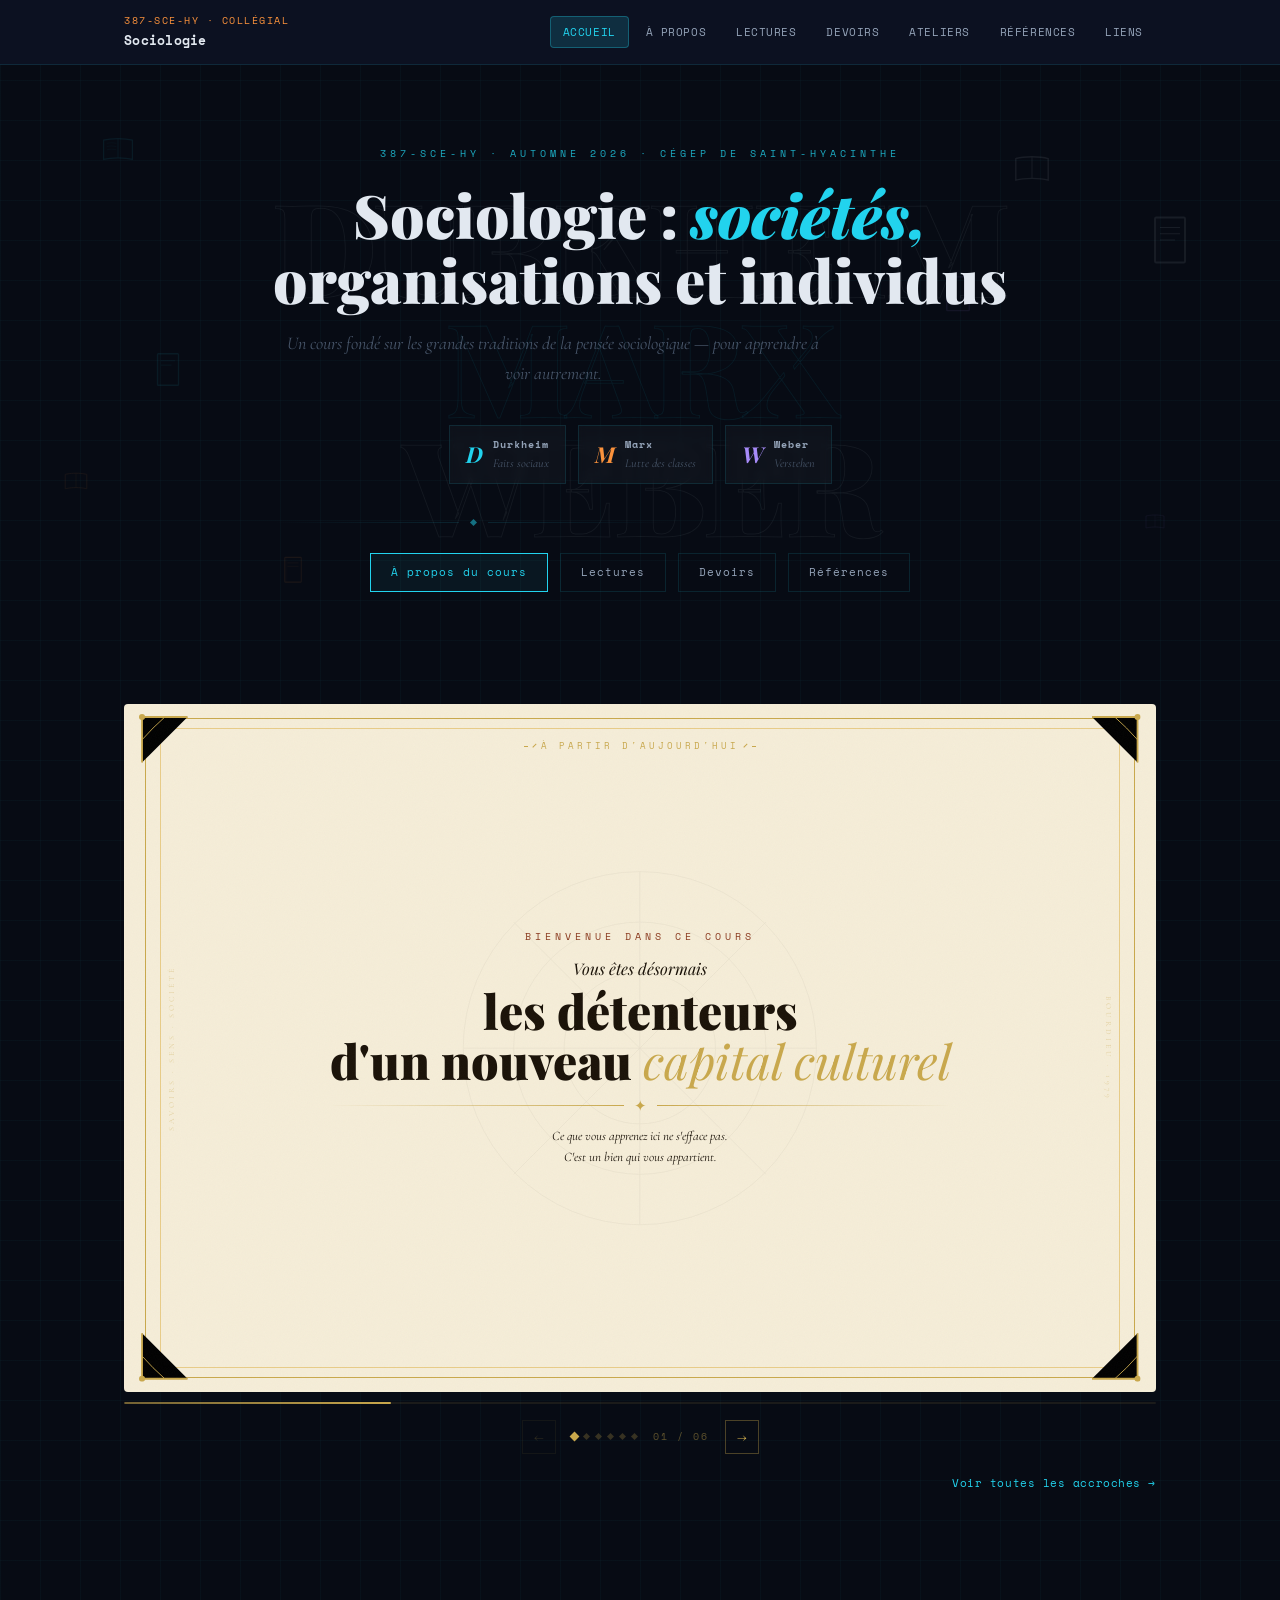
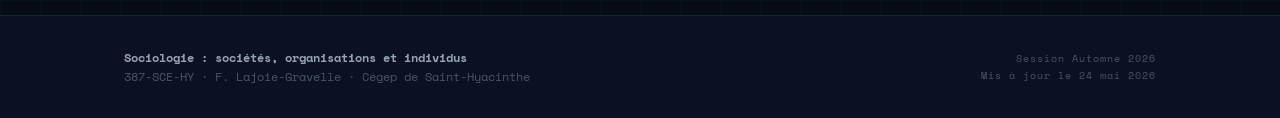
==== commit d95f3204: "Refonte page d'accueil + création page À propos + mises à jour globales - Nouvelle page d'accueil : " ====
--- a/index.html
+++ b/index.html
@@ -9,6 +9,208 @@
   <link href="https://fonts.googleapis.com/css2?family=Space+Mono:ital,wght@0,400;0,700;1,400&family=Inter:wght@400;500;600;700&family=Playfair+Display:ital,wght@0,400;0,700;0,900;1,400;1,700&family=Cormorant+Garamond:ital,wght@0,300;0,400;0,600;1,300;1,400&display=swap" rel="stylesheet">
   <link rel="stylesheet" href="css/style.css">
   <style>
+    /* ── FOUNDERS HERO ── */
+    .founders-hero {
+      position: relative;
+      overflow: hidden;
+      padding: 80px 40px 72px;
+      display: flex;
+      flex-direction: column;
+      align-items: center;
+      justify-content: center;
+      min-height: 480px;
+      text-align: center;
+    }
+
+    /* Ghost names in background */
+    .fh-ghost {
+      position: absolute;
+      inset: 0;
+      display: flex;
+      flex-direction: column;
+      align-items: center;
+      justify-content: center;
+      gap: 0;
+      pointer-events: none;
+      user-select: none;
+      z-index: 0;
+    }
+    .fh-ghost-name {
+      font-family: 'Playfair Display', serif;
+      font-weight: 900;
+      font-size: clamp(52px, 11vw, 130px);
+      line-height: 0.92;
+      letter-spacing: -0.02em;
+      color: transparent;
+      -webkit-text-stroke: 1px rgba(226, 232, 240, 0.06);
+      white-space: nowrap;
+    }
+    .fh-ghost-name:nth-child(2) {
+      -webkit-text-stroke: 1px rgba(34, 211, 238, 0.07);
+    }
+
+    /* Floating books */
+    .fh-books {
+      position: absolute;
+      inset: 0;
+      pointer-events: none;
+      z-index: 1;
+    }
+    .fh-book {
+      position: absolute;
+      opacity: 0.08;
+      animation: fhFloat linear infinite;
+    }
+    .fh-book:nth-child(1)  { width: 32px; top: 12%; left: 8%;  animation-duration: 18s; animation-delay: 0s; }
+    .fh-book:nth-child(2)  { width: 24px; top: 68%; left: 5%;  animation-duration: 22s; animation-delay: -6s; }
+    .fh-book:nth-child(3)  { width: 40px; top: 25%; right: 7%; animation-duration: 20s; animation-delay: -3s; }
+    .fh-book:nth-child(4)  { width: 20px; top: 75%; right: 9%; animation-duration: 16s; animation-delay: -9s; }
+    .fh-book:nth-child(5)  { width: 28px; top: 48%; left: 12%; animation-duration: 24s; animation-delay: -12s; }
+    .fh-book:nth-child(6)  { width: 36px; top: 15%; right: 18%; animation-duration: 19s; animation-delay: -5s; }
+    .fh-book:nth-child(7)  { width: 22px; top: 82%; left: 22%; animation-duration: 21s; animation-delay: -8s; }
+    .fh-book:nth-child(8)  { width: 30px; top: 35%; right: 24%; animation-duration: 17s; animation-delay: -14s; }
+    @keyframes fhFloat {
+      0%   { transform: translateY(0px) rotate(-4deg); }
+      33%  { transform: translateY(-12px) rotate(2deg); }
+      66%  { transform: translateY(-5px) rotate(-6deg); }
+      100% { transform: translateY(0px) rotate(-4deg); }
+    }
+
+    /* Foreground content */
+    .fh-content {
+      position: relative;
+      z-index: 2;
+    }
+    .fh-label {
+      font-family: 'Space Mono', monospace;
+      font-size: 10px;
+      letter-spacing: 4px;
+      text-transform: uppercase;
+      color: var(--cyan);
+      margin-bottom: 20px;
+      opacity: 0.8;
+    }
+    .fh-title {
+      font-family: 'Playfair Display', serif;
+      font-size: clamp(28px, 5.5vw, 60px);
+      font-weight: 900;
+      line-height: 1.08;
+      color: var(--text);
+      margin-bottom: 16px;
+    }
+    .fh-title em {
+      font-style: italic;
+      color: var(--cyan);
+    }
+    .fh-subtitle {
+      font-family: 'Cormorant Garamond', serif;
+      font-size: clamp(14px, 1.8vw, 18px);
+      font-style: italic;
+      color: var(--text-3);
+      margin-bottom: 36px;
+      max-width: 560px;
+    }
+
+    /* Founder chips */
+    .fh-founders {
+      display: flex;
+      gap: 12px;
+      justify-content: center;
+      flex-wrap: wrap;
+      margin-bottom: 36px;
+    }
+    .fh-chip {
+      display: flex;
+      align-items: center;
+      gap: 10px;
+      border: 1px solid var(--border);
+      background: rgba(255,255,255,0.03);
+      padding: 10px 16px;
+      backdrop-filter: blur(4px);
+    }
+    .fh-chip-initial {
+      font-family: 'Playfair Display', serif;
+      font-size: 22px;
+      font-weight: 700;
+      font-style: italic;
+      line-height: 1;
+    }
+    .fh-chip-info {
+      text-align: left;
+    }
+    .fh-chip-name {
+      font-family: 'Space Mono', monospace;
+      font-size: 10px;
+      font-weight: 700;
+      letter-spacing: 1px;
+      color: var(--text-2);
+    }
+    .fh-chip-concept {
+      font-family: 'Cormorant Garamond', serif;
+      font-size: 12px;
+      font-style: italic;
+      color: var(--text-3);
+    }
+    .fh-chip.durkheim .fh-chip-initial { color: #22d3ee; }
+    .fh-chip.marx     .fh-chip-initial { color: #fb923c; }
+    .fh-chip.weber    .fh-chip-initial { color: #a78bfa; }
+
+    /* Divider line */
+    .fh-divider {
+      display: flex;
+      align-items: center;
+      gap: 12px;
+      width: 100%;
+      max-width: 400px;
+    }
+    .fh-line {
+      flex: 1;
+      height: 1px;
+      background: linear-gradient(to right, transparent, var(--border));
+    }
+    .fh-line.r {
+      background: linear-gradient(to left, transparent, var(--border));
+    }
+    .fh-diamond {
+      width: 5px;
+      height: 5px;
+      background: var(--cyan);
+      transform: rotate(45deg);
+      opacity: 0.5;
+    }
+
+    /* Nav CTA buttons */
+    .fh-nav {
+      display: flex;
+      gap: 12px;
+      justify-content: center;
+      flex-wrap: wrap;
+      margin-top: 28px;
+    }
+    .fh-btn {
+      font-family: 'Space Mono', monospace;
+      font-size: 11px;
+      letter-spacing: 1px;
+      padding: 9px 20px;
+      border: 1px solid var(--border);
+      color: var(--text-2);
+      text-decoration: none;
+      transition: all 0.2s;
+    }
+    .fh-btn:hover {
+      border-color: var(--cyan);
+      color: var(--cyan);
+      background: rgba(34, 211, 238, 0.05);
+    }
+    .fh-btn.primary {
+      border-color: var(--cyan);
+      color: var(--cyan);
+      background: rgba(34, 211, 238, 0.06);
+    }
+    .fh-btn.primary:hover {
+      background: rgba(34, 211, 238, 0.14);
+    }
+
     /* ── CAROUSEL HOMEPAGE ── */
     .acc-home-wrap {
       position: relative;
@@ -116,6 +318,10 @@
     .acc-home-prog { height:100%; background:linear-gradient(90deg,rgba(201,168,76,0.5),#c9a84c); border-radius:1px; width:0%; }
 
     @media (max-width:600px) { .ah-side,.ah-side-r { display:none; } }
+    @media (max-width:640px) {
+      .founders-hero { padding: 56px 20px 52px; min-height: 360px; }
+      .fh-chip { padding: 8px 12px; gap: 8px; }
+    }
   </style>
 </head>
 <body>
@@ -129,12 +335,12 @@
       </div>
       <nav class="site-nav">
         <a href="index.html" class="active">Accueil</a>
+        <a href="apropos.html">À propos</a>
         <a href="lectures.html">Lectures</a>
         <a href="devoirs.html">Devoirs</a>
         <a href="ateliers.html">Ateliers</a>
         <a href="references.html">Références</a>
         <a href="liens.html">Liens</a>
-        <a href="accroches.html">Accroches</a>
       </nav>
       <button class="nav-toggle" aria-label="Menu">
         <span></span><span></span><span></span>
@@ -142,41 +348,76 @@
     </div>
   </header>
 
-  <!-- HERO -->
-  <div class="page-hero">
-    <div class="label">Cours de sociologie · Automne 2026</div>
-    <h1>Sociologie : <span>sociétés,</span><br>organisations et individus</h1>
-    <p>Ce cours introduit les concepts fondamentaux de la sociologie et offre des outils d'analyse pour comprendre les dynamiques sociales, les institutions et les inégalités qui structurent nos vies collectives.</p>
-    <div class="divider"></div>
+  <!-- FOUNDERS HERO -->
+  <div class="founders-hero">
+
+    <!-- Ghost background names -->
+    <div class="fh-ghost" aria-hidden="true">
+      <span class="fh-ghost-name">DURKHEIM</span>
+      <span class="fh-ghost-name">MARX</span>
+      <span class="fh-ghost-name">WEBER</span>
+    </div>
+
+    <!-- Floating books -->
+    <div class="fh-books" aria-hidden="true">
+      <!-- book SVG: simple open book silhouette -->
+      <svg class="fh-book" viewBox="0 0 40 32" fill="none" xmlns="http://www.w3.org/2000/svg"><path d="M2 4C2 4 9 2 20 2C31 2 38 4 38 4V28C38 28 31 26 20 26C9 26 2 28 2 28V4Z" stroke="#22d3ee" stroke-width="1.5"/><line x1="20" y1="2" x2="20" y2="26" stroke="#22d3ee" stroke-width="1"/><path d="M6 8C10 7 14 7 18 8M6 12C10 11 14 11 18 12M6 16C10 15 14 15 18 16" stroke="#22d3ee" stroke-width="0.8" opacity="0.6"/></svg>
+      <svg class="fh-book" viewBox="0 0 40 32" fill="none" xmlns="http://www.w3.org/2000/svg"><path d="M2 4C2 4 9 2 20 2C31 2 38 4 38 4V28C38 28 31 26 20 26C9 26 2 28 2 28V4Z" stroke="#fb923c" stroke-width="1.5"/><line x1="20" y1="2" x2="20" y2="26" stroke="#fb923c" stroke-width="1"/></svg>
+      <svg class="fh-book" viewBox="0 0 32 40" fill="none" xmlns="http://www.w3.org/2000/svg"><rect x="4" y="2" width="24" height="36" rx="1" stroke="#e2e8f0" stroke-width="1.5"/><line x1="8" y1="10" x2="24" y2="10" stroke="#e2e8f0" stroke-width="0.8"/><line x1="8" y1="15" x2="24" y2="15" stroke="#e2e8f0" stroke-width="0.8"/><line x1="8" y1="20" x2="20" y2="20" stroke="#e2e8f0" stroke-width="0.8"/><rect x="4" y="2" width="4" height="36" fill="#e2e8f0" opacity="0.15"/></svg>
+      <svg class="fh-book" viewBox="0 0 40 32" fill="none" xmlns="http://www.w3.org/2000/svg"><path d="M2 4C2 4 9 2 20 2C31 2 38 4 38 4V28C38 28 31 26 20 26C9 26 2 28 2 28V4Z" stroke="#a78bfa" stroke-width="1.5"/><line x1="20" y1="2" x2="20" y2="26" stroke="#a78bfa" stroke-width="1"/><path d="M22 8C26 7 30 7 34 8M22 12C26 11 30 11 34 12" stroke="#a78bfa" stroke-width="0.8" opacity="0.6"/></svg>
+      <svg class="fh-book" viewBox="0 0 32 40" fill="none" xmlns="http://www.w3.org/2000/svg"><rect x="4" y="2" width="24" height="36" rx="1" stroke="#22d3ee" stroke-width="1.5"/><line x1="8" y1="10" x2="24" y2="10" stroke="#22d3ee" stroke-width="0.8"/><line x1="8" y1="15" x2="20" y2="15" stroke="#22d3ee" stroke-width="0.8"/><rect x="4" y="2" width="4" height="36" fill="#22d3ee" opacity="0.15"/></svg>
+      <svg class="fh-book" viewBox="0 0 40 32" fill="none" xmlns="http://www.w3.org/2000/svg"><path d="M2 4C2 4 9 2 20 2C31 2 38 4 38 4V28C38 28 31 26 20 26C9 26 2 28 2 28V4Z" stroke="#e2e8f0" stroke-width="1.5"/><line x1="20" y1="2" x2="20" y2="26" stroke="#e2e8f0" stroke-width="1"/></svg>
+      <svg class="fh-book" viewBox="0 0 32 40" fill="none" xmlns="http://www.w3.org/2000/svg"><rect x="4" y="2" width="24" height="36" rx="1" stroke="#fb923c" stroke-width="1.5"/><line x1="8" y1="10" x2="24" y2="10" stroke="#fb923c" stroke-width="0.8"/><line x1="8" y1="15" x2="24" y2="15" stroke="#fb923c" stroke-width="0.8"/><rect x="4" y="2" width="4" height="36" fill="#fb923c" opacity="0.15"/></svg>
+      <svg class="fh-book" viewBox="0 0 32 40" fill="none" xmlns="http://www.w3.org/2000/svg"><rect x="4" y="2" width="24" height="36" rx="1" stroke="#a78bfa" stroke-width="1.5"/><rect x="4" y="2" width="4" height="36" fill="#a78bfa" opacity="0.15"/></svg>
+    </div>
+
+    <!-- Foreground content -->
+    <div class="fh-content">
+      <p class="fh-label">387-SCE-HY · Automne 2026 · Cégep de Saint-Hyacinthe</p>
+      <h1 class="fh-title">Sociologie : <em>sociétés,</em><br>organisations et individus</h1>
+      <p class="fh-subtitle">Un cours fondé sur les grandes traditions de la pensée sociologique — pour apprendre à voir autrement.</p>
+
+      <div class="fh-founders">
+        <div class="fh-chip durkheim">
+          <span class="fh-chip-initial">D</span>
+          <div class="fh-chip-info">
+            <div class="fh-chip-name">Durkheim</div>
+            <div class="fh-chip-concept">Faits sociaux</div>
+          </div>
+        </div>
+        <div class="fh-chip marx">
+          <span class="fh-chip-initial">M</span>
+          <div class="fh-chip-info">
+            <div class="fh-chip-name">Marx</div>
+            <div class="fh-chip-concept">Lutte des classes</div>
+          </div>
+        </div>
+        <div class="fh-chip weber">
+          <span class="fh-chip-initial">W</span>
+          <div class="fh-chip-info">
+            <div class="fh-chip-name">Weber</div>
+            <div class="fh-chip-concept">Verstehen</div>
+          </div>
+        </div>
+      </div>
+
+      <div class="fh-divider">
+        <div class="fh-line"></div>
+        <div class="fh-diamond"></div>
+        <div class="fh-line r"></div>
+      </div>
+
+      <div class="fh-nav">
+        <a href="apropos.html" class="fh-btn primary">À propos du cours</a>
+        <a href="lectures.html" class="fh-btn">Lectures</a>
+        <a href="devoirs.html" class="fh-btn">Devoirs</a>
+        <a href="references.html" class="fh-btn">Références</a>
+      </div>
+    </div>
   </div>
 
-  <!-- STATS -->
-  <div class="section" style="padding-top: 0;">
-    <div class="grid-4">
-      <div class="stat-card">
-        <span class="num">5</span>
-        <span class="desc">Modules thématiques</span>
-      </div>
-      <div class="stat-card">
-        <span class="num">15</span>
-        <span class="desc">Semaines de cours</span>
-      </div>
-      <div class="stat-card">
-        <span class="num">3</span>
-        <span class="desc">Travaux écrits</span>
-      </div>
-      <div class="stat-card">
-        <span class="num">5</span>
-        <span class="desc">Ateliers pratiques</span>
-      </div>
-    </div>
-  </div>
-
   <!-- ACCROCHES CAROUSEL -->
-  <div class="section" style="padding-top: 0;">
-    <div class="section-label">Réflexions</div>
-    <div class="section-title">Accroches de cours</div>
-    <div class="section-subtitle">Une pensée pour amorcer chaque séance</div>
+  <div class="section" style="padding-top: 40px;">
 
     <div class="acc-home-wrap">
       <div class="acc-home-slides" id="ah-slides">
@@ -327,168 +568,12 @@
     </p>
   </div>
 
-  <!-- DESCRIPTION DU COURS -->
-  <div class="section">
-    <div class="section-label">Présentation</div>
-    <div class="section-title">À propos du cours</div>
-    <div class="section-subtitle">387-SCE-HY · 3 unités · 2-2-3</div>
-
-    <div class="grid-2">
-      <div class="card">
-        <div class="card-tag">Objectifs généraux</div>
-        <h2>Ce que vous apprendrez</h2>
-        <ul>
-          <li>Maîtriser les concepts clés de la sociologie</li>
-          <li>Analyser des phénomènes sociaux à l'aide de théories sociologiques</li>
-          <li>Distinguer les grandes traditions de pensée (Marx, Weber, Durkheim)</li>
-          <li>Appliquer un regard sociologique à des enjeux contemporains</li>
-          <li>Rédiger une analyse critique structurée</li>
-        </ul>
-      </div>
-
-      <div class="card">
-        <div class="card-tag orange">Informations pratiques</div>
-        <h2>Coordonnées</h2>
-        <p><strong style="color: var(--text);">Professeur·e :</strong> F. Lajoie-Gravelle</p>
-        <p style="margin-top: 8px;"><strong style="color: var(--text);">Bureau :</strong> [Numéro de bureau]</p>
-        <p style="margin-top: 8px;"><strong style="color: var(--text);">Courriel :</strong> <a href="mailto:frederic.lajoie-gravelle@umontreal.ca">frederic.lajoie-gravelle@umontreal.ca</a></p>
-        <p style="margin-top: 8px;"><strong style="color: var(--text);">Disponibilités :</strong> [Horaire de disponibilité]</p>
-        <p style="margin-top: 8px;"><strong style="color: var(--text);">Local :</strong> [Local du cours] · [Horaire]</p>
-      </div>
-    </div>
-
-    <div class="info-box mt-16">
-      <span class="icon">ℹ</span>
-      <span>Toutes les informations sur ce site sont mises à jour régulièrement. En cas de doute, la version en ligne fait foi. Les changements importants sont annoncés en classe.</span>
-    </div>
-  </div>
-
-  <!-- PLAN DE COURS RÉSUMÉ -->
-  <div class="section">
-    <div class="section-label">Structure</div>
-    <div class="section-title">Modules du cours</div>
-    <div class="section-subtitle">Organisation thématique de la session</div>
-
-    <div class="grid-2">
-      <div class="card">
-        <div class="card-tag">Module 01</div>
-        <h2>L'imaginaire sociologique</h2>
-        <p>Introduction à la discipline : qu'est-ce que la sociologie? Distinctions entre sens commun et savoir sociologique. Le contexte historique de naissance de la sociologie.</p>
-        <p style="margin-top: 8px; font-size: 13px; color: var(--text-3);">Semaines 1–2</p>
-      </div>
-
-      <div class="card">
-        <div class="card-tag">Module 02</div>
-        <h2>Culture et socialisation</h2>
-        <p>Définitions de la culture, normes et valeurs sociales. Les processus de socialisation primaire et secondaire. Identité sociale et rôles sociaux.</p>
-        <p style="margin-top: 8px; font-size: 13px; color: var(--text-3);">Semaines 3–5</p>
-      </div>
-
-      <div class="card">
-        <div class="card-tag">Module 03</div>
-        <h2>Inégalités et stratification</h2>
-        <p>Classes sociales, genre, origine ethnique. Mobilité sociale et reproduction. Les mécanismes de perpétuation des inégalités dans les sociétés contemporaines.</p>
-        <p style="margin-top: 8px; font-size: 13px; color: var(--text-3);">Semaines 6–9</p>
-      </div>
-
-      <div class="card">
-        <div class="card-tag">Module 04</div>
-        <h2>Institutions et organisations</h2>
-        <p>Famille, école, travail, religion, État. Bureaucratie et rationalisation. Les organisations comme systèmes sociaux. Weber et la cage d'acier.</p>
-        <p style="margin-top: 8px; font-size: 13px; color: var(--text-3);">Semaines 10–12</p>
-      </div>
-
-      <div class="card">
-        <div class="card-tag">Module 05</div>
-        <h2>Changements et enjeux contemporains</h2>
-        <p>Mondialisation, mouvements sociaux, numérique et société. Défis sociaux du XXIe siècle : environnement, migrations, inégalités globales.</p>
-        <p style="margin-top: 8px; font-size: 13px; color: var(--text-3);">Semaines 13–15</p>
-      </div>
-
-      <div class="card" style="border-color: var(--border-2); background: var(--bg-3);">
-        <div class="card-tag green">Évaluations</div>
-        <h2>Calendrier des travaux</h2>
-        <p>Consultez la section <a href="devoirs.html">Devoirs</a> pour les dates de remise détaillées et les consignes de chaque travail.</p>
-        <p style="margin-top: 12px; font-size: 13px;">
-          <a href="devoirs.html" style="display: inline-flex; align-items: center; gap: 6px; color: var(--cyan);">
-            Voir les devoirs →
-          </a>
-        </p>
-      </div>
-    </div>
-  </div>
-
-  <!-- ÉVALUATION -->
-  <div class="section">
-    <div class="section-label">Évaluation</div>
-    <div class="section-title">Répartition des notes</div>
-    <div class="section-subtitle">Grille d'évaluation de la session</div>
-
-    <div class="card">
-      <table class="eval-table">
-        <thead>
-          <tr>
-            <th>Composante</th>
-            <th>Description</th>
-            <th>%</th>
-          </tr>
-        </thead>
-        <tbody>
-          <tr>
-            <td><strong style="color: var(--text);">Ateliers en classe</strong></td>
-            <td>Participation et remise des travaux d'atelier (5 ateliers)</td>
-            <td class="pct">20%
-              <div class="progress-bar"><div class="fill" data-width="20%" style="width:0"></div></div>
-            </td>
-          </tr>
-          <tr>
-            <td><strong style="color: var(--text);">Analyse sociologique 1</strong></td>
-            <td>Travail écrit individuel — Module 1 et 2 (environ 800 mots)</td>
-            <td class="pct">20%
-              <div class="progress-bar"><div class="fill" data-width="20%" style="width:0"></div></div>
-            </td>
-          </tr>
-          <tr>
-            <td><strong style="color: var(--text);">Analyse sociologique 2</strong></td>
-            <td>Travail écrit individuel — Modules 3 et 4 (environ 1200 mots)</td>
-            <td class="pct">25%
-              <div class="progress-bar"><div class="fill" data-width="25%" style="width:0"></div></div>
-            </td>
-          </tr>
-          <tr>
-            <td><strong style="color: var(--text);">Examen mi-session</strong></td>
-            <td>Examen en classe — Modules 1 à 3</td>
-            <td class="pct">15%
-              <div class="progress-bar"><div class="fill" data-width="15%" style="width:0"></div></div>
-            </td>
-          </tr>
-          <tr>
-            <td><strong style="color: var(--text);">Examen final</strong></td>
-            <td>Examen synthèse — ensemble de la session</td>
-            <td class="pct">20%
-              <div class="progress-bar"><div class="fill" data-width="20%" style="width:0"></div></div>
-            </td>
-          </tr>
-          <tr class="total">
-            <td colspan="2">Total</td>
-            <td class="pct">100%</td>
-          </tr>
-        </tbody>
-      </table>
-    </div>
-
-    <div class="warn-box mt-16">
-      <span class="icon">⚠</span>
-      <span>La présence en classe est fortement encouragée. Les ateliers ne peuvent être repris en cas d'absence non motivée. Voir la politique départementale pour les modalités.</span>
-    </div>
-  </div>
-
   <!-- FOOTER -->
   <footer class="site-footer">
     <div class="footer-inner">
       <div class="left">
         <strong>Sociologie : sociétés, organisations et individus</strong><br>
-        387-SCE-HY · F. Lajoie-Gravelle · [Nom du Cégep]
+        387-SCE-HY · F. Lajoie-Gravelle · Cégep de Saint-Hyacinthe
       </div>
       <div class="right">
         Session Automne 2026<br>
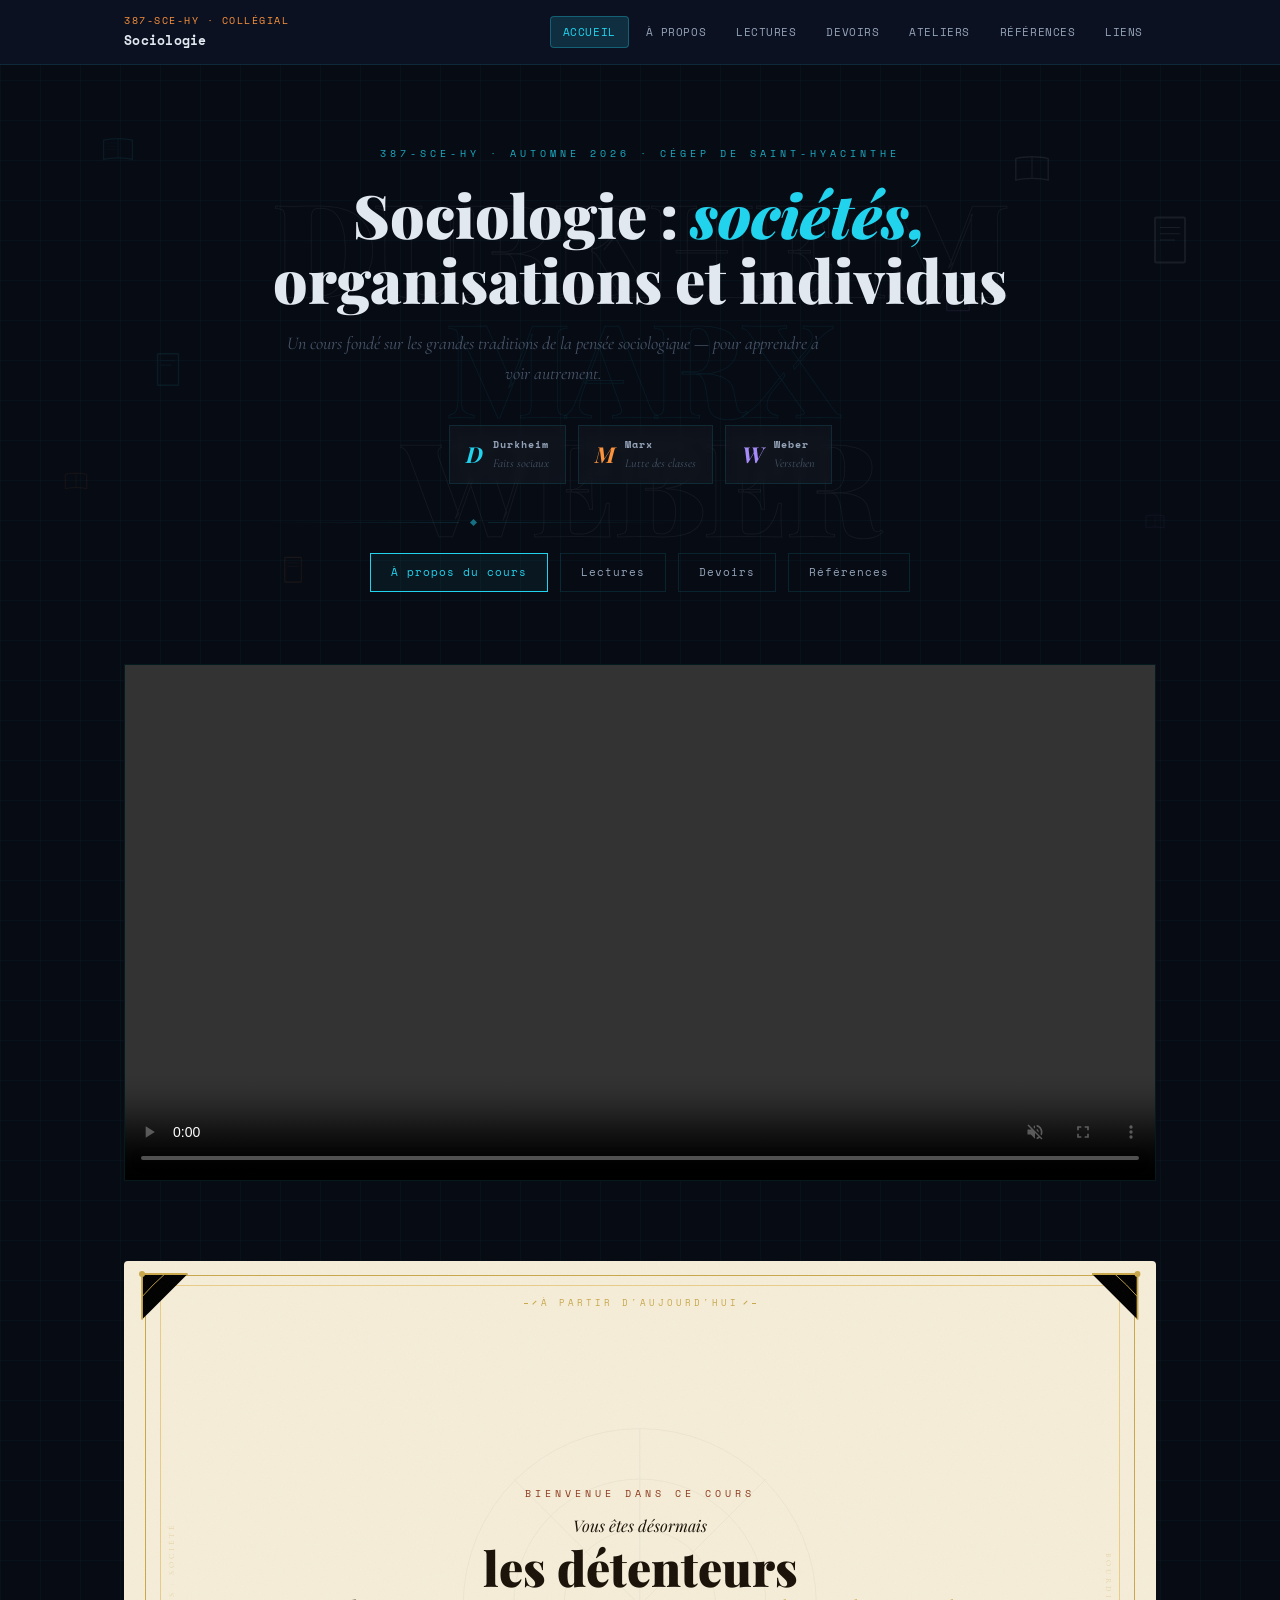
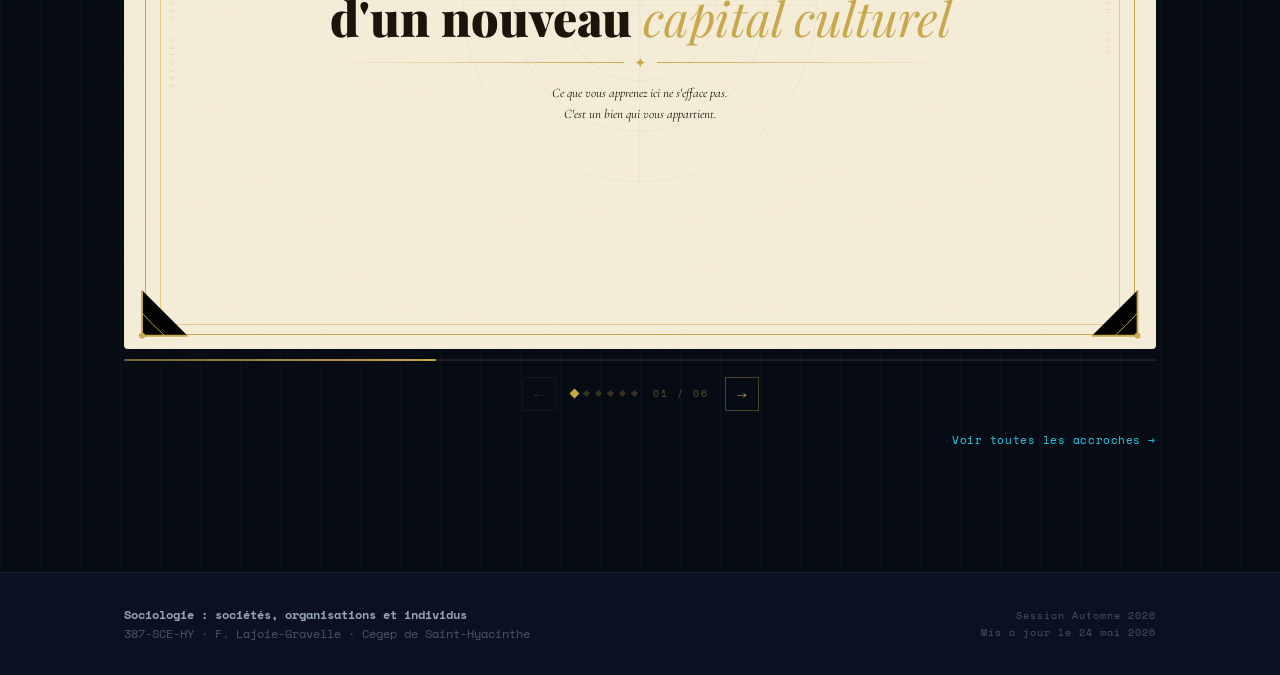
==== commit bb8d2219: "Intègre la vidéo de présentation sur la page d'accueil Ajoute videos/accroche-cours.mp4 entre le her" ====
--- a/index.html
+++ b/index.html
@@ -210,6 +210,38 @@
     .fh-btn.primary:hover {
       background: rgba(34, 211, 238, 0.14);
     }
+
+    /* ── VIDEO SECTION ── */
+    .hero-video-wrap {
+      position: relative;
+      width: 100%;
+      border: 1px solid var(--border);
+      background: #000;
+      overflow: hidden;
+    }
+    .hero-video-wrap video {
+      width: 100%;
+      display: block;
+      height: auto;
+    }
+    .hero-video-corner {
+      position: absolute;
+      width: 20px;
+      height: 20px;
+      pointer-events: none;
+    }
+    .hero-video-corner::before,
+    .hero-video-corner::after {
+      content: '';
+      position: absolute;
+      background: var(--cyan);
+    }
+    .hero-video-corner::before { width: 100%; height: 1px; top: 0; left: 0; }
+    .hero-video-corner::after  { width: 1px; height: 100%; top: 0; left: 0; }
+    .hvc-tl { top: -1px; left: -1px; }
+    .hvc-tr { top: -1px; right: -1px; transform: scaleX(-1); }
+    .hvc-bl { bottom: -1px; left: -1px; transform: scaleY(-1); }
+    .hvc-br { bottom: -1px; right: -1px; transform: scale(-1,-1); }
 
     /* ── CAROUSEL HOMEPAGE ── */
     .acc-home-wrap {
@@ -416,6 +448,25 @@
     </div>
   </div>
 
+  <!-- VIDEO -->
+  <div class="section" style="padding-top: 0;">
+    <div class="hero-video-wrap">
+      <div class="hero-video-corner hvc-tl"></div>
+      <div class="hero-video-corner hvc-tr"></div>
+      <div class="hero-video-corner hvc-bl"></div>
+      <div class="hero-video-corner hvc-br"></div>
+      <video
+        autoplay
+        muted
+        loop
+        playsinline
+        controls
+        src="videos/accroche-cours.mp4"
+        aria-label="Vidéo de présentation du cours de sociologie"
+      ></video>
+    </div>
+  </div>
+
   <!-- ACCROCHES CAROUSEL -->
   <div class="section" style="padding-top: 40px;">
 
